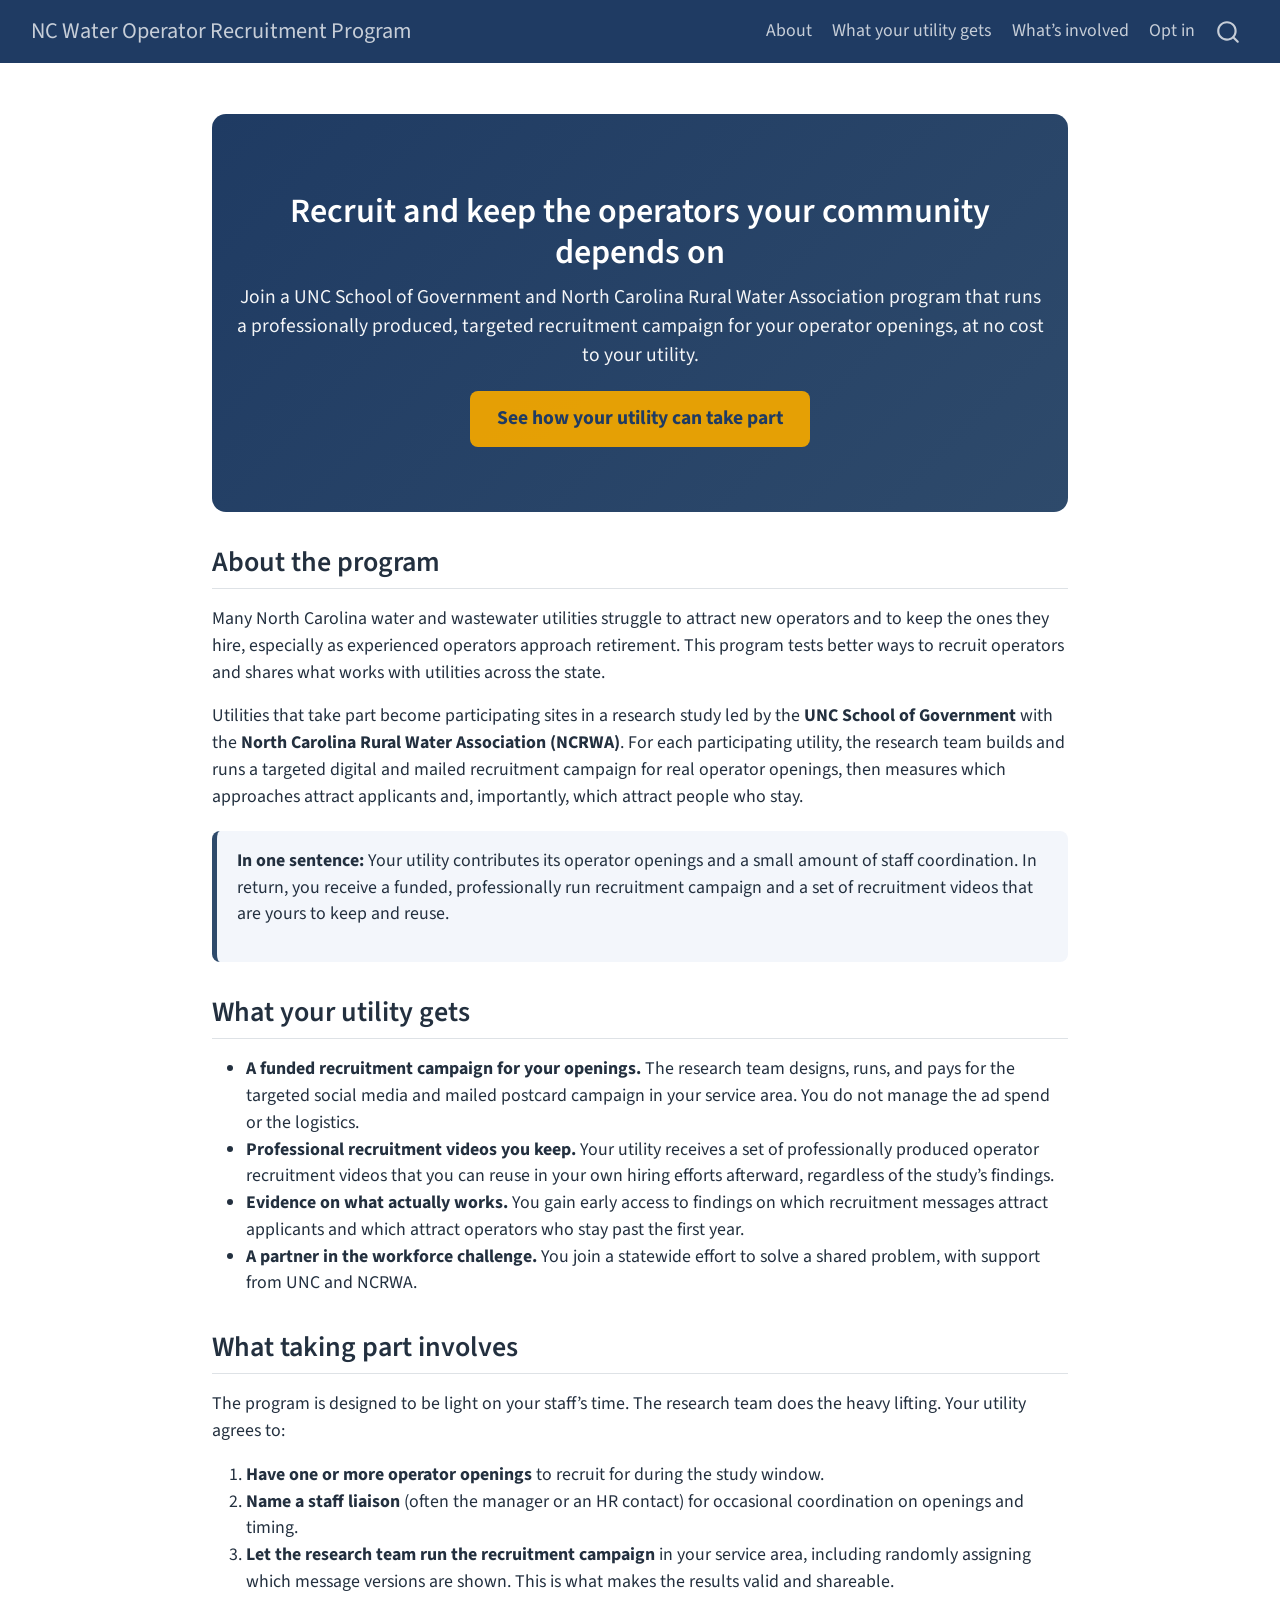
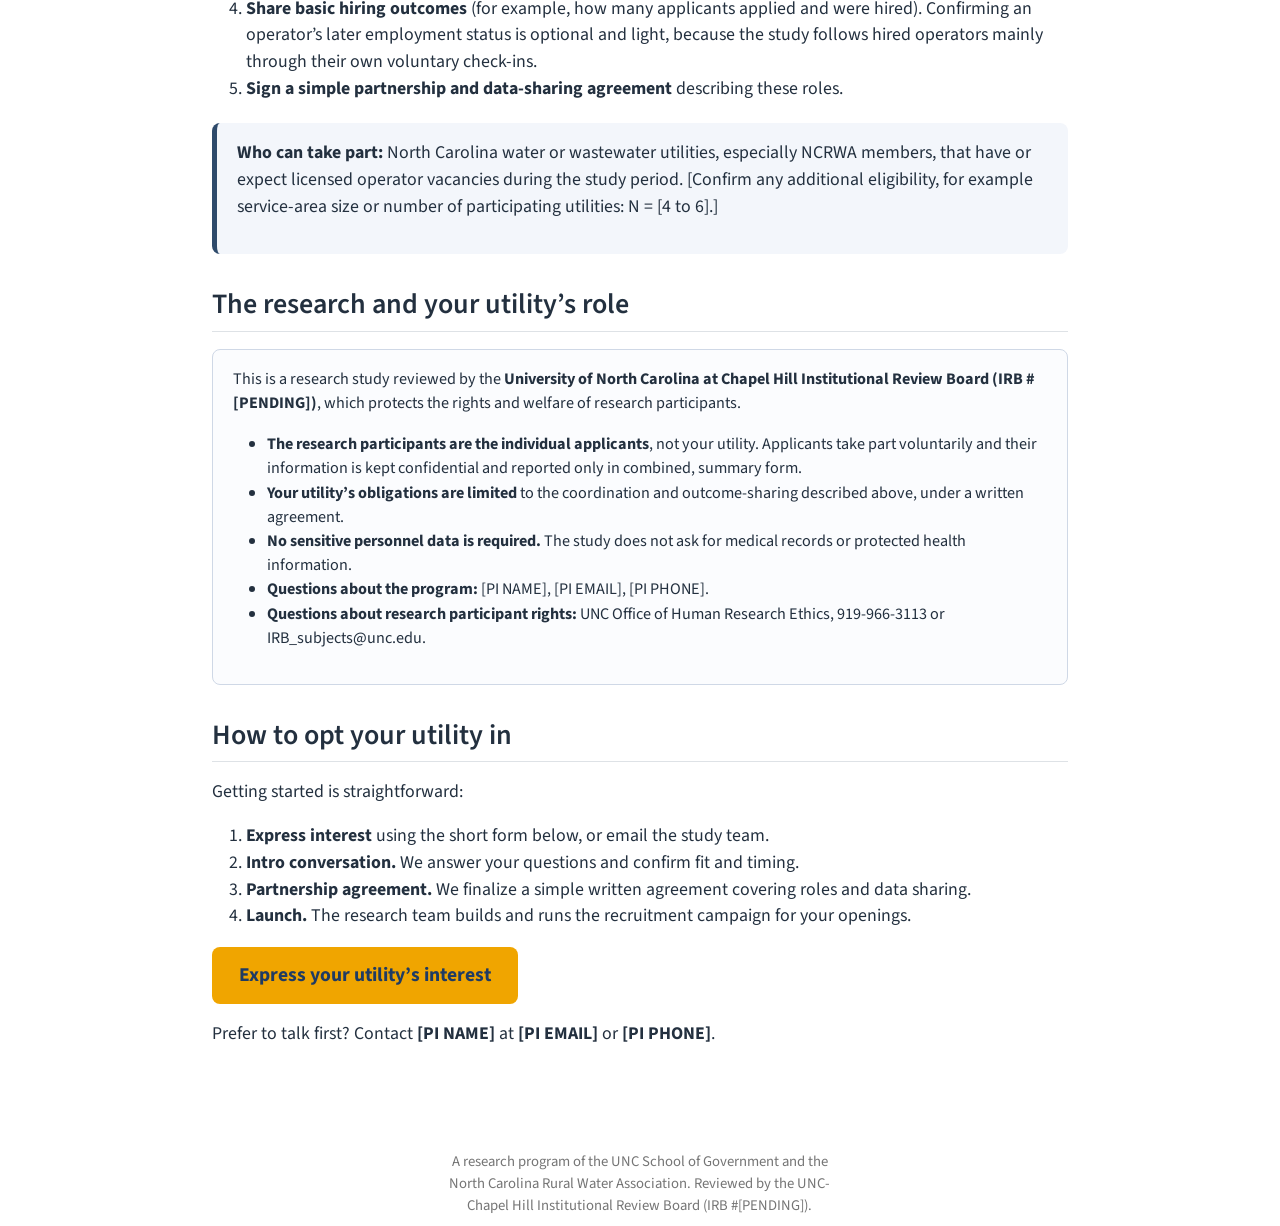
==== index.html @ bd842e7b "Built site for gh-pages" ====
<!DOCTYPE html>
<html xmlns="http://www.w3.org/1999/xhtml" lang="en" xml:lang="en"><head>

<meta charset="utf-8">
<meta name="generator" content="quarto-1.8.27">

<meta name="viewport" content="width=device-width, initial-scale=1.0, user-scalable=yes">


<title>NC Water Operator Recruitment Program for Utilities – NC Water Operator Recruitment Program</title>
<style>
code{white-space: pre-wrap;}
span.smallcaps{font-variant: small-caps;}
div.columns{display: flex; gap: min(4vw, 1.5em);}
div.column{flex: auto; overflow-x: auto;}
div.hanging-indent{margin-left: 1.5em; text-indent: -1.5em;}
ul.task-list{list-style: none;}
ul.task-list li input[type="checkbox"] {
  width: 0.8em;
  margin: 0 0.8em 0.2em -1em; /* quarto-specific, see https://github.com/quarto-dev/quarto-cli/issues/4556 */ 
  vertical-align: middle;
}
</style>


<script src="site_libs/quarto-nav/quarto-nav.js"></script>
<script src="site_libs/clipboard/clipboard.min.js"></script>
<script src="site_libs/quarto-search/autocomplete.umd.js"></script>
<script src="site_libs/quarto-search/fuse.min.js"></script>
<script src="site_libs/quarto-search/quarto-search.js"></script>
<meta name="quarto:offset" content="./">
<script src="site_libs/quarto-html/quarto.js" type="module"></script>
<script src="site_libs/quarto-html/tabsets/tabsets.js" type="module"></script>
<script src="site_libs/quarto-html/axe/axe-check.js" type="module"></script>
<script src="site_libs/quarto-html/popper.min.js"></script>
<script src="site_libs/quarto-html/tippy.umd.min.js"></script>
<link href="site_libs/quarto-html/tippy.css" rel="stylesheet">
<link href="site_libs/quarto-html/quarto-syntax-highlighting-ed96de9b727972fe78a7b5d16c58bf87.css" rel="stylesheet" id="quarto-text-highlighting-styles">
<script src="site_libs/bootstrap/bootstrap.min.js"></script>
<link href="site_libs/bootstrap/bootstrap-icons.css" rel="stylesheet">
<link href="site_libs/bootstrap/bootstrap-7fbaccd2f45b9ddf98fddeb99fa41d2d.min.css" rel="stylesheet" append-hash="true" id="quarto-bootstrap" data-mode="light">
<script id="quarto-search-options" type="application/json">{
  "location": "navbar",
  "copy-button": false,
  "collapse-after": 3,
  "panel-placement": "end",
  "type": "overlay",
  "limit": 50,
  "keyboard-shortcut": [
    "f",
    "/",
    "s"
  ],
  "show-item-context": false,
  "language": {
    "search-no-results-text": "No results",
    "search-matching-documents-text": "matching documents",
    "search-copy-link-title": "Copy link to search",
    "search-hide-matches-text": "Hide additional matches",
    "search-more-match-text": "more match in this document",
    "search-more-matches-text": "more matches in this document",
    "search-clear-button-title": "Clear",
    "search-text-placeholder": "",
    "search-detached-cancel-button-title": "Cancel",
    "search-submit-button-title": "Submit",
    "search-label": "Search"
  }
}</script>


</head>

<body class="nav-fixed fullcontent quarto-light">

<div id="quarto-search-results"></div>
  <header id="quarto-header" class="headroom fixed-top">
    <nav class="navbar navbar-expand-lg " data-bs-theme="dark">
      <div class="navbar-container container-fluid">
      <div class="navbar-brand-container mx-auto">
    <a class="navbar-brand" href="./index.html">
    <span class="navbar-title">NC Water Operator Recruitment Program</span>
    </a>
  </div>
            <div id="quarto-search" class="" title="Search"></div>
          <button class="navbar-toggler" type="button" data-bs-toggle="collapse" data-bs-target="#navbarCollapse" aria-controls="navbarCollapse" role="menu" aria-expanded="false" aria-label="Toggle navigation" onclick="if (window.quartoToggleHeadroom) { window.quartoToggleHeadroom(); }">
  <span class="navbar-toggler-icon"></span>
</button>
          <div class="collapse navbar-collapse" id="navbarCollapse">
            <ul class="navbar-nav navbar-nav-scroll ms-auto">
  <li class="nav-item">
    <a class="nav-link" href="./index.html#about"> 
<span class="menu-text">About</span></a>
  </li>  
  <li class="nav-item">
    <a class="nav-link" href="./index.html#benefits"> 
<span class="menu-text">What your utility gets</span></a>
  </li>  
  <li class="nav-item">
    <a class="nav-link" href="./index.html#involved"> 
<span class="menu-text">What’s involved</span></a>
  </li>  
  <li class="nav-item">
    <a class="nav-link" href="./index.html#opt-in"> 
<span class="menu-text">Opt in</span></a>
  </li>  
</ul>
          </div> <!-- /navcollapse -->
            <div class="quarto-navbar-tools">
</div>
      </div> <!-- /container-fluid -->
    </nav>
</header>
<!-- content -->
<div id="quarto-content" class="quarto-container page-columns page-rows-contents page-layout-article page-navbar">
<!-- sidebar -->
<!-- margin-sidebar -->
    
<!-- main -->
<main class="content" id="quarto-document-content"><header id="title-block-header" class="quarto-title-block"></header>




<section id="recruit-and-keep-the-operators-your-community-depends-on" class="level1 hero">
<h1>Recruit and keep the operators your community depends on</h1>
<p>Join a UNC School of Government and North Carolina Rural Water Association program that runs a professionally produced, targeted recruitment campaign for your operator openings, at no cost to your utility.</p>
<p><a class="btn-apply" href="#opt-in">See how your utility can take part</a></p>
</section>
<section id="about" class="level2">
<h2 data-anchor-id="about">About the program</h2>
<p>Many North Carolina water and wastewater utilities struggle to attract new operators and to keep the ones they hire, especially as experienced operators approach retirement. This program tests better ways to recruit operators and shares what works with utilities across the state.</p>
<p>Utilities that take part become participating sites in a research study led by the <strong>UNC School of Government</strong> with the <strong>North Carolina Rural Water Association (NCRWA)</strong>. For each participating utility, the research team builds and runs a targeted digital and mailed recruitment campaign for real operator openings, then measures which approaches attract applicants and, importantly, which attract people who stay.</p>
<div class="callout-fact">
<p><strong>In one sentence:</strong> Your utility contributes its operator openings and a small amount of staff coordination. In return, you receive a funded, professionally run recruitment campaign and a set of recruitment videos that are yours to keep and reuse.</p>
</div>
</section>
<section id="benefits" class="level2">
<h2 data-anchor-id="benefits">What your utility gets</h2>
<ul>
<li><strong>A funded recruitment campaign for your openings.</strong> The research team designs, runs, and pays for the targeted social media and mailed postcard campaign in your service area. You do not manage the ad spend or the logistics.</li>
<li><strong>Professional recruitment videos you keep.</strong> Your utility receives a set of professionally produced operator recruitment videos that you can reuse in your own hiring efforts afterward, regardless of the study’s findings.</li>
<li><strong>Evidence on what actually works.</strong> You gain early access to findings on which recruitment messages attract applicants and which attract operators who stay past the first year.</li>
<li><strong>A partner in the workforce challenge.</strong> You join a statewide effort to solve a shared problem, with support from UNC and NCRWA.</li>
</ul>
</section>
<section id="involved" class="level2">
<h2 data-anchor-id="involved">What taking part involves</h2>
<p>The program is designed to be light on your staff’s time. The research team does the heavy lifting. Your utility agrees to:</p>
<ol type="1">
<li><strong>Have one or more operator openings</strong> to recruit for during the study window.</li>
<li><strong>Name a staff liaison</strong> (often the manager or an HR contact) for occasional coordination on openings and timing.</li>
<li><strong>Let the research team run the recruitment campaign</strong> in your service area, including randomly assigning which message versions are shown. This is what makes the results valid and shareable.</li>
<li><strong>Share basic hiring outcomes</strong> (for example, how many applicants applied and were hired). Confirming an operator’s later employment status is optional and light, because the study follows hired operators mainly through their own voluntary check-ins.</li>
<li><strong>Sign a simple partnership and data-sharing agreement</strong> describing these roles.</li>
</ol>
<div class="callout-fact">
<p><strong>Who can take part:</strong> North Carolina water or wastewater utilities, especially NCRWA members, that have or expect licensed operator vacancies during the study period. [Confirm any additional eligibility, for example service-area size or number of participating utilities: N = [4 to 6].]</p>
</div>
</section>
<section id="irb" class="level2">
<h2 data-anchor-id="irb">The research and your utility’s role</h2>
<div class="irb-box">
<p>This is a research study reviewed by the <strong>University of North Carolina at Chapel Hill Institutional Review Board (IRB #[PENDING])</strong>, which protects the rights and welfare of research participants.</p>
<ul>
<li><strong>The research participants are the individual applicants</strong>, not your utility. Applicants take part voluntarily and their information is kept confidential and reported only in combined, summary form.</li>
<li><strong>Your utility’s obligations are limited</strong> to the coordination and outcome-sharing described above, under a written agreement.</li>
<li><strong>No sensitive personnel data is required.</strong> The study does not ask for medical records or protected health information.</li>
<li><strong>Questions about the program:</strong> [PI NAME], [PI EMAIL], [PI PHONE].</li>
<li><strong>Questions about research participant rights:</strong> UNC Office of Human Research Ethics, 919-966-3113 or IRB_subjects@unc.edu.</li>
</ul>
</div>
</section>
<section id="opt-in" class="level2">
<h2 data-anchor-id="opt-in">How to opt your utility in</h2>
<p>Getting started is straightforward:</p>
<ol type="1">
<li><strong>Express interest</strong> using the short form below, or email the study team.</li>
<li><strong>Intro conversation.</strong> We answer your questions and confirm fit and timing.</li>
<li><strong>Partnership agreement.</strong> We finalize a simple written agreement covering roles and data sharing.</li>
<li><strong>Launch.</strong> The research team builds and runs the recruitment campaign for your openings.</li>
</ol>
<p><a class="btn-apply" href="[INTEREST_URL]">Express your utility’s interest</a></p>
<p>Prefer to talk first? Contact <strong>[PI NAME]</strong> at <strong>[PI EMAIL]</strong> or <strong>[PI PHONE]</strong>.</p>


</section>

</main> <!-- /main -->
<script id="quarto-html-after-body" type="application/javascript">
  window.document.addEventListener("DOMContentLoaded", function (event) {
    const isCodeAnnotation = (el) => {
      for (const clz of el.classList) {
        if (clz.startsWith('code-annotation-')) {                     
          return true;
        }
      }
      return false;
    }
    const onCopySuccess = function(e) {
      // button target
      const button = e.trigger;
      // don't keep focus
      button.blur();
      // flash "checked"
      button.classList.add('code-copy-button-checked');
      var currentTitle = button.getAttribute("title");
      button.setAttribute("title", "Copied!");
      let tooltip;
      if (window.bootstrap) {
        button.setAttribute("data-bs-toggle", "tooltip");
        button.setAttribute("data-bs-placement", "left");
        button.setAttribute("data-bs-title", "Copied!");
        tooltip = new bootstrap.Tooltip(button, 
          { trigger: "manual", 
            customClass: "code-copy-button-tooltip",
            offset: [0, -8]});
        tooltip.show();    
      }
      setTimeout(function() {
        if (tooltip) {
          tooltip.hide();
          button.removeAttribute("data-bs-title");
          button.removeAttribute("data-bs-toggle");
          button.removeAttribute("data-bs-placement");
        }
        button.setAttribute("title", currentTitle);
        button.classList.remove('code-copy-button-checked');
      }, 1000);
      // clear code selection
      e.clearSelection();
    }
    const getTextToCopy = function(trigger) {
      const outerScaffold = trigger.parentElement.cloneNode(true);
      const codeEl = outerScaffold.querySelector('code');
      for (const childEl of codeEl.children) {
        if (isCodeAnnotation(childEl)) {
          childEl.remove();
        }
      }
      return codeEl.innerText;
    }
    const clipboard = new window.ClipboardJS('.code-copy-button:not([data-in-quarto-modal])', {
      text: getTextToCopy
    });
    clipboard.on('success', onCopySuccess);
    if (window.document.getElementById('quarto-embedded-source-code-modal')) {
      const clipboardModal = new window.ClipboardJS('.code-copy-button[data-in-quarto-modal]', {
        text: getTextToCopy,
        container: window.document.getElementById('quarto-embedded-source-code-modal')
      });
      clipboardModal.on('success', onCopySuccess);
    }
      var localhostRegex = new RegExp(/^(?:http|https):\/\/localhost\:?[0-9]*\//);
      var mailtoRegex = new RegExp(/^mailto:/);
        var filterRegex = new RegExp("https:\/\/colt-jensen\.github\.io\/nc-water-operators\/");
      var isInternal = (href) => {
          return filterRegex.test(href) || localhostRegex.test(href) || mailtoRegex.test(href);
      }
      // Inspect non-navigation links and adorn them if external
     var links = window.document.querySelectorAll('a[href]:not(.nav-link):not(.navbar-brand):not(.toc-action):not(.sidebar-link):not(.sidebar-item-toggle):not(.pagination-link):not(.no-external):not([aria-hidden]):not(.dropdown-item):not(.quarto-navigation-tool):not(.about-link)');
      for (var i=0; i<links.length; i++) {
        const link = links[i];
        if (!isInternal(link.href)) {
          // undo the damage that might have been done by quarto-nav.js in the case of
          // links that we want to consider external
          if (link.dataset.originalHref !== undefined) {
            link.href = link.dataset.originalHref;
          }
            // target, if specified
            link.setAttribute("target", "_blank");
            if (link.getAttribute("rel") === null) {
              link.setAttribute("rel", "noopener");
            }
        }
      }
    function tippyHover(el, contentFn, onTriggerFn, onUntriggerFn) {
      const config = {
        allowHTML: true,
        maxWidth: 500,
        delay: 100,
        arrow: false,
        appendTo: function(el) {
            return el.parentElement;
        },
        interactive: true,
        interactiveBorder: 10,
        theme: 'quarto',
        placement: 'bottom-start',
      };
      if (contentFn) {
        config.content = contentFn;
      }
      if (onTriggerFn) {
        config.onTrigger = onTriggerFn;
      }
      if (onUntriggerFn) {
        config.onUntrigger = onUntriggerFn;
      }
      window.tippy(el, config); 
    }
    const noterefs = window.document.querySelectorAll('a[role="doc-noteref"]');
    for (var i=0; i<noterefs.length; i++) {
      const ref = noterefs[i];
      tippyHover(ref, function() {
        // use id or data attribute instead here
        let href = ref.getAttribute('data-footnote-href') || ref.getAttribute('href');
        try { href = new URL(href).hash; } catch {}
        const id = href.replace(/^#\/?/, "");
        const note = window.document.getElementById(id);
        if (note) {
          return note.innerHTML;
        } else {
          return "";
        }
      });
    }
    const xrefs = window.document.querySelectorAll('a.quarto-xref');
    const processXRef = (id, note) => {
      // Strip column container classes
      const stripColumnClz = (el) => {
        el.classList.remove("page-full", "page-columns");
        if (el.children) {
          for (const child of el.children) {
            stripColumnClz(child);
          }
        }
      }
      stripColumnClz(note)
      if (id === null || id.startsWith('sec-')) {
        // Special case sections, only their first couple elements
        const container = document.createElement("div");
        if (note.children && note.children.length > 2) {
          container.appendChild(note.children[0].cloneNode(true));
          for (let i = 1; i < note.children.length; i++) {
            const child = note.children[i];
            if (child.tagName === "P" && child.innerText === "") {
              continue;
            } else {
              container.appendChild(child.cloneNode(true));
              break;
            }
          }
          if (window.Quarto?.typesetMath) {
            window.Quarto.typesetMath(container);
          }
          return container.innerHTML
        } else {
          if (window.Quarto?.typesetMath) {
            window.Quarto.typesetMath(note);
          }
          return note.innerHTML;
        }
      } else {
        // Remove any anchor links if they are present
        const anchorLink = note.querySelector('a.anchorjs-link');
        if (anchorLink) {
          anchorLink.remove();
        }
        if (window.Quarto?.typesetMath) {
          window.Quarto.typesetMath(note);
        }
        if (note.classList.contains("callout")) {
          return note.outerHTML;
        } else {
          return note.innerHTML;
        }
      }
    }
    for (var i=0; i<xrefs.length; i++) {
      const xref = xrefs[i];
      tippyHover(xref, undefined, function(instance) {
        instance.disable();
        let url = xref.getAttribute('href');
        let hash = undefined; 
        if (url.startsWith('#')) {
          hash = url;
        } else {
          try { hash = new URL(url).hash; } catch {}
        }
        if (hash) {
          const id = hash.replace(/^#\/?/, "");
          const note = window.document.getElementById(id);
          if (note !== null) {
            try {
              const html = processXRef(id, note.cloneNode(true));
              instance.setContent(html);
            } finally {
              instance.enable();
              instance.show();
            }
          } else {
            // See if we can fetch this
            fetch(url.split('#')[0])
            .then(res => res.text())
            .then(html => {
              const parser = new DOMParser();
              const htmlDoc = parser.parseFromString(html, "text/html");
              const note = htmlDoc.getElementById(id);
              if (note !== null) {
                const html = processXRef(id, note);
                instance.setContent(html);
              } 
            }).finally(() => {
              instance.enable();
              instance.show();
            });
          }
        } else {
          // See if we can fetch a full url (with no hash to target)
          // This is a special case and we should probably do some content thinning / targeting
          fetch(url)
          .then(res => res.text())
          .then(html => {
            const parser = new DOMParser();
            const htmlDoc = parser.parseFromString(html, "text/html");
            const note = htmlDoc.querySelector('main.content');
            if (note !== null) {
              // This should only happen for chapter cross references
              // (since there is no id in the URL)
              // remove the first header
              if (note.children.length > 0 && note.children[0].tagName === "HEADER") {
                note.children[0].remove();
              }
              const html = processXRef(null, note);
              instance.setContent(html);
            } 
          }).finally(() => {
            instance.enable();
            instance.show();
          });
        }
      }, function(instance) {
      });
    }
        let selectedAnnoteEl;
        const selectorForAnnotation = ( cell, annotation) => {
          let cellAttr = 'data-code-cell="' + cell + '"';
          let lineAttr = 'data-code-annotation="' +  annotation + '"';
          const selector = 'span[' + cellAttr + '][' + lineAttr + ']';
          return selector;
        }
        const selectCodeLines = (annoteEl) => {
          const doc = window.document;
          const targetCell = annoteEl.getAttribute("data-target-cell");
          const targetAnnotation = annoteEl.getAttribute("data-target-annotation");
          const annoteSpan = window.document.querySelector(selectorForAnnotation(targetCell, targetAnnotation));
          const lines = annoteSpan.getAttribute("data-code-lines").split(",");
          const lineIds = lines.map((line) => {
            return targetCell + "-" + line;
          })
          let top = null;
          let height = null;
          let parent = null;
          if (lineIds.length > 0) {
              //compute the position of the single el (top and bottom and make a div)
              const el = window.document.getElementById(lineIds[0]);
              top = el.offsetTop;
              height = el.offsetHeight;
              parent = el.parentElement.parentElement;
            if (lineIds.length > 1) {
              const lastEl = window.document.getElementById(lineIds[lineIds.length - 1]);
              const bottom = lastEl.offsetTop + lastEl.offsetHeight;
              height = bottom - top;
            }
            if (top !== null && height !== null && parent !== null) {
              // cook up a div (if necessary) and position it 
              let div = window.document.getElementById("code-annotation-line-highlight");
              if (div === null) {
                div = window.document.createElement("div");
                div.setAttribute("id", "code-annotation-line-highlight");
                div.style.position = 'absolute';
                parent.appendChild(div);
              }
              div.style.top = top - 2 + "px";
              div.style.height = height + 4 + "px";
              div.style.left = 0;
              let gutterDiv = window.document.getElementById("code-annotation-line-highlight-gutter");
              if (gutterDiv === null) {
                gutterDiv = window.document.createElement("div");
                gutterDiv.setAttribute("id", "code-annotation-line-highlight-gutter");
                gutterDiv.style.position = 'absolute';
                const codeCell = window.document.getElementById(targetCell);
                const gutter = codeCell.querySelector('.code-annotation-gutter');
                gutter.appendChild(gutterDiv);
              }
              gutterDiv.style.top = top - 2 + "px";
              gutterDiv.style.height = height + 4 + "px";
            }
            selectedAnnoteEl = annoteEl;
          }
        };
        const unselectCodeLines = () => {
          const elementsIds = ["code-annotation-line-highlight", "code-annotation-line-highlight-gutter"];
          elementsIds.forEach((elId) => {
            const div = window.document.getElementById(elId);
            if (div) {
              div.remove();
            }
          });
          selectedAnnoteEl = undefined;
        };
          // Handle positioning of the toggle
      window.addEventListener(
        "resize",
        throttle(() => {
          elRect = undefined;
          if (selectedAnnoteEl) {
            selectCodeLines(selectedAnnoteEl);
          }
        }, 10)
      );
      function throttle(fn, ms) {
      let throttle = false;
      let timer;
        return (...args) => {
          if(!throttle) { // first call gets through
              fn.apply(this, args);
              throttle = true;
          } else { // all the others get throttled
              if(timer) clearTimeout(timer); // cancel #2
              timer = setTimeout(() => {
                fn.apply(this, args);
                timer = throttle = false;
              }, ms);
          }
        };
      }
        // Attach click handler to the DT
        const annoteDls = window.document.querySelectorAll('dt[data-target-cell]');
        for (const annoteDlNode of annoteDls) {
          annoteDlNode.addEventListener('click', (event) => {
            const clickedEl = event.target;
            if (clickedEl !== selectedAnnoteEl) {
              unselectCodeLines();
              const activeEl = window.document.querySelector('dt[data-target-cell].code-annotation-active');
              if (activeEl) {
                activeEl.classList.remove('code-annotation-active');
              }
              selectCodeLines(clickedEl);
              clickedEl.classList.add('code-annotation-active');
            } else {
              // Unselect the line
              unselectCodeLines();
              clickedEl.classList.remove('code-annotation-active');
            }
          });
        }
    const findCites = (el) => {
      const parentEl = el.parentElement;
      if (parentEl) {
        const cites = parentEl.dataset.cites;
        if (cites) {
          return {
            el,
            cites: cites.split(' ')
          };
        } else {
          return findCites(el.parentElement)
        }
      } else {
        return undefined;
      }
    };
    var bibliorefs = window.document.querySelectorAll('a[role="doc-biblioref"]');
    for (var i=0; i<bibliorefs.length; i++) {
      const ref = bibliorefs[i];
      const citeInfo = findCites(ref);
      if (citeInfo) {
        tippyHover(citeInfo.el, function() {
          var popup = window.document.createElement('div');
          citeInfo.cites.forEach(function(cite) {
            var citeDiv = window.document.createElement('div');
            citeDiv.classList.add('hanging-indent');
            citeDiv.classList.add('csl-entry');
            var biblioDiv = window.document.getElementById('ref-' + cite);
            if (biblioDiv) {
              citeDiv.innerHTML = biblioDiv.innerHTML;
            }
            popup.appendChild(citeDiv);
          });
          return popup.innerHTML;
        });
      }
    }
  });
  </script>
</div> <!-- /content -->
<footer class="footer">
  <div class="nav-footer">
    <div class="nav-footer-left">
      &nbsp;
    </div>   
    <div class="nav-footer-center">
<p>A research program of the UNC School of Government and the North Carolina Rural Water Association. Reviewed by the UNC-Chapel Hill Institutional Review Board (IRB #[PENDING]).</p>
</div>
    <div class="nav-footer-right">
      &nbsp;
    </div>
  </div>
</footer>




</body></html>
---- site_libs/quarto-html/tippy.css ----
.tippy-box[data-animation=fade][data-state=hidden]{opacity:0}[data-tippy-root]{max-width:calc(100vw - 10px)}.tippy-box{position:relative;background-color:#333;color:#fff;border-radius:4px;font-size:14px;line-height:1.4;white-space:normal;outline:0;transition-property:transform,visibility,opacity}.tippy-box[data-placement^=top]>.tippy-arrow{bottom:0}.tippy-box[data-placement^=top]>.tippy-arrow:before{bottom:-7px;left:0;border-width:8px 8px 0;border-top-color:initial;transform-origin:center top}.tippy-box[data-placement^=bottom]>.tippy-arrow{top:0}.tippy-box[data-placement^=bottom]>.tippy-arrow:before{top:-7px;left:0;border-width:0 8px 8px;border-bottom-color:initial;transform-origin:center bottom}.tippy-box[data-placement^=left]>.tippy-arrow{right:0}.tippy-box[data-placement^=left]>.tippy-arrow:before{border-width:8px 0 8px 8px;border-left-color:initial;right:-7px;transform-origin:center left}.tippy-box[data-placement^=right]>.tippy-arrow{left:0}.tippy-box[data-placement^=right]>.tippy-arrow:before{left:-7px;border-width:8px 8px 8px 0;border-right-color:initial;transform-origin:center right}.tippy-box[data-inertia][data-state=visible]{transition-timing-function:cubic-bezier(.54,1.5,.38,1.11)}.tippy-arrow{width:16px;height:16px;color:#333}.tippy-arrow:before{content:"";position:absolute;border-color:transparent;border-style:solid}.tippy-content{position:relative;padding:5px 9px;z-index:1}
---- site_libs/quarto-html/quarto-syntax-highlighting-ed96de9b727972fe78a7b5d16c58bf87.css ----
/* quarto syntax highlight colors */
:root {
  --quarto-hl-ot-color: #003B4F;
  --quarto-hl-at-color: #657422;
  --quarto-hl-ss-color: #20794D;
  --quarto-hl-an-color: #5E5E5E;
  --quarto-hl-fu-color: #4758AB;
  --quarto-hl-st-color: #20794D;
  --quarto-hl-cf-color: #003B4F;
  --quarto-hl-op-color: #5E5E5E;
  --quarto-hl-er-color: #AD0000;
  --quarto-hl-bn-color: #AD0000;
  --quarto-hl-al-color: #AD0000;
  --quarto-hl-va-color: #111111;
  --quarto-hl-bu-color: inherit;
  --quarto-hl-ex-color: inherit;
  --quarto-hl-pp-color: #AD0000;
  --quarto-hl-in-color: #5E5E5E;
  --quarto-hl-vs-color: #20794D;
  --quarto-hl-wa-color: #5E5E5E;
  --quarto-hl-do-color: #5E5E5E;
  --quarto-hl-im-color: #00769E;
  --quarto-hl-ch-color: #20794D;
  --quarto-hl-dt-color: #AD0000;
  --quarto-hl-fl-color: #AD0000;
  --quarto-hl-co-color: #5E5E5E;
  --quarto-hl-cv-color: #5E5E5E;
  --quarto-hl-cn-color: #8f5902;
  --quarto-hl-sc-color: #5E5E5E;
  --quarto-hl-dv-color: #AD0000;
  --quarto-hl-kw-color: #003B4F;
}

/* other quarto variables */
:root {
  --quarto-font-monospace: SFMono-Regular, Menlo, Monaco, Consolas, "Liberation Mono", "Courier New", monospace;
}

/* syntax highlight based on Pandoc's rules */
pre > code.sourceCode > span {
  color: #003B4F;
}

code.sourceCode > span {
  color: #003B4F;
}

div.sourceCode,
div.sourceCode pre.sourceCode {
  color: #003B4F;
}

/* Normal */
code span {
  color: #003B4F;
}

/* Alert */
code span.al {
  color: #AD0000;
  font-style: inherit;
}

/* Annotation */
code span.an {
  color: #5E5E5E;
  font-style: inherit;
}

/* Attribute */
code span.at {
  color: #657422;
  font-style: inherit;
}

/* BaseN */
code span.bn {
  color: #AD0000;
  font-style: inherit;
}

/* BuiltIn */
code span.bu {
  font-style: inherit;
}

/* ControlFlow */
code span.cf {
  color: #003B4F;
  font-weight: bold;
  font-style: inherit;
}

/* Char */
code span.ch {
  color: #20794D;
  font-style: inherit;
}

/* Constant */
code span.cn {
  color: #8f5902;
  font-style: inherit;
}

/* Comment */
code span.co {
  color: #5E5E5E;
  font-style: inherit;
}

/* CommentVar */
code span.cv {
  color: #5E5E5E;
  font-style: italic;
}

/* Documentation */
code span.do {
  color: #5E5E5E;
  font-style: italic;
}

/* DataType */
code span.dt {
  color: #AD0000;
  font-style: inherit;
}

/* DecVal */
code span.dv {
  color: #AD0000;
  font-style: inherit;
}

/* Error */
code span.er {
  color: #AD0000;
  font-style: inherit;
}

/* Extension */
code span.ex {
  font-style: inherit;
}

/* Float */
code span.fl {
  color: #AD0000;
  font-style: inherit;
}

/* Function */
code span.fu {
  color: #4758AB;
  font-style: inherit;
}

/* Import */
code span.im {
  color: #00769E;
  font-style: inherit;
}

/* Information */
code span.in {
  color: #5E5E5E;
  font-style: inherit;
}

/* Keyword */
code span.kw {
  color: #003B4F;
  font-weight: bold;
  font-style: inherit;
}

/* Operator */
code span.op {
  color: #5E5E5E;
  font-style: inherit;
}

/* Other */
code span.ot {
  color: #003B4F;
  font-style: inherit;
}

/* Preprocessor */
code span.pp {
  color: #AD0000;
  font-style: inherit;
}

/* SpecialChar */
code span.sc {
  color: #5E5E5E;
  font-style: inherit;
}

/* SpecialString */
code span.ss {
  color: #20794D;
  font-style: inherit;
}

/* String */
code span.st {
  color: #20794D;
  font-style: inherit;
}

/* Variable */
code span.va {
  color: #111111;
  font-style: inherit;
}

/* VerbatimString */
code span.vs {
  color: #20794D;
  font-style: inherit;
}

/* Warning */
code span.wa {
  color: #5E5E5E;
  font-style: italic;
}

.prevent-inlining {
  content: "</";
}

/*# sourceMappingURL=0920dd6d7437995b8cdf7429764427b1.css.map */
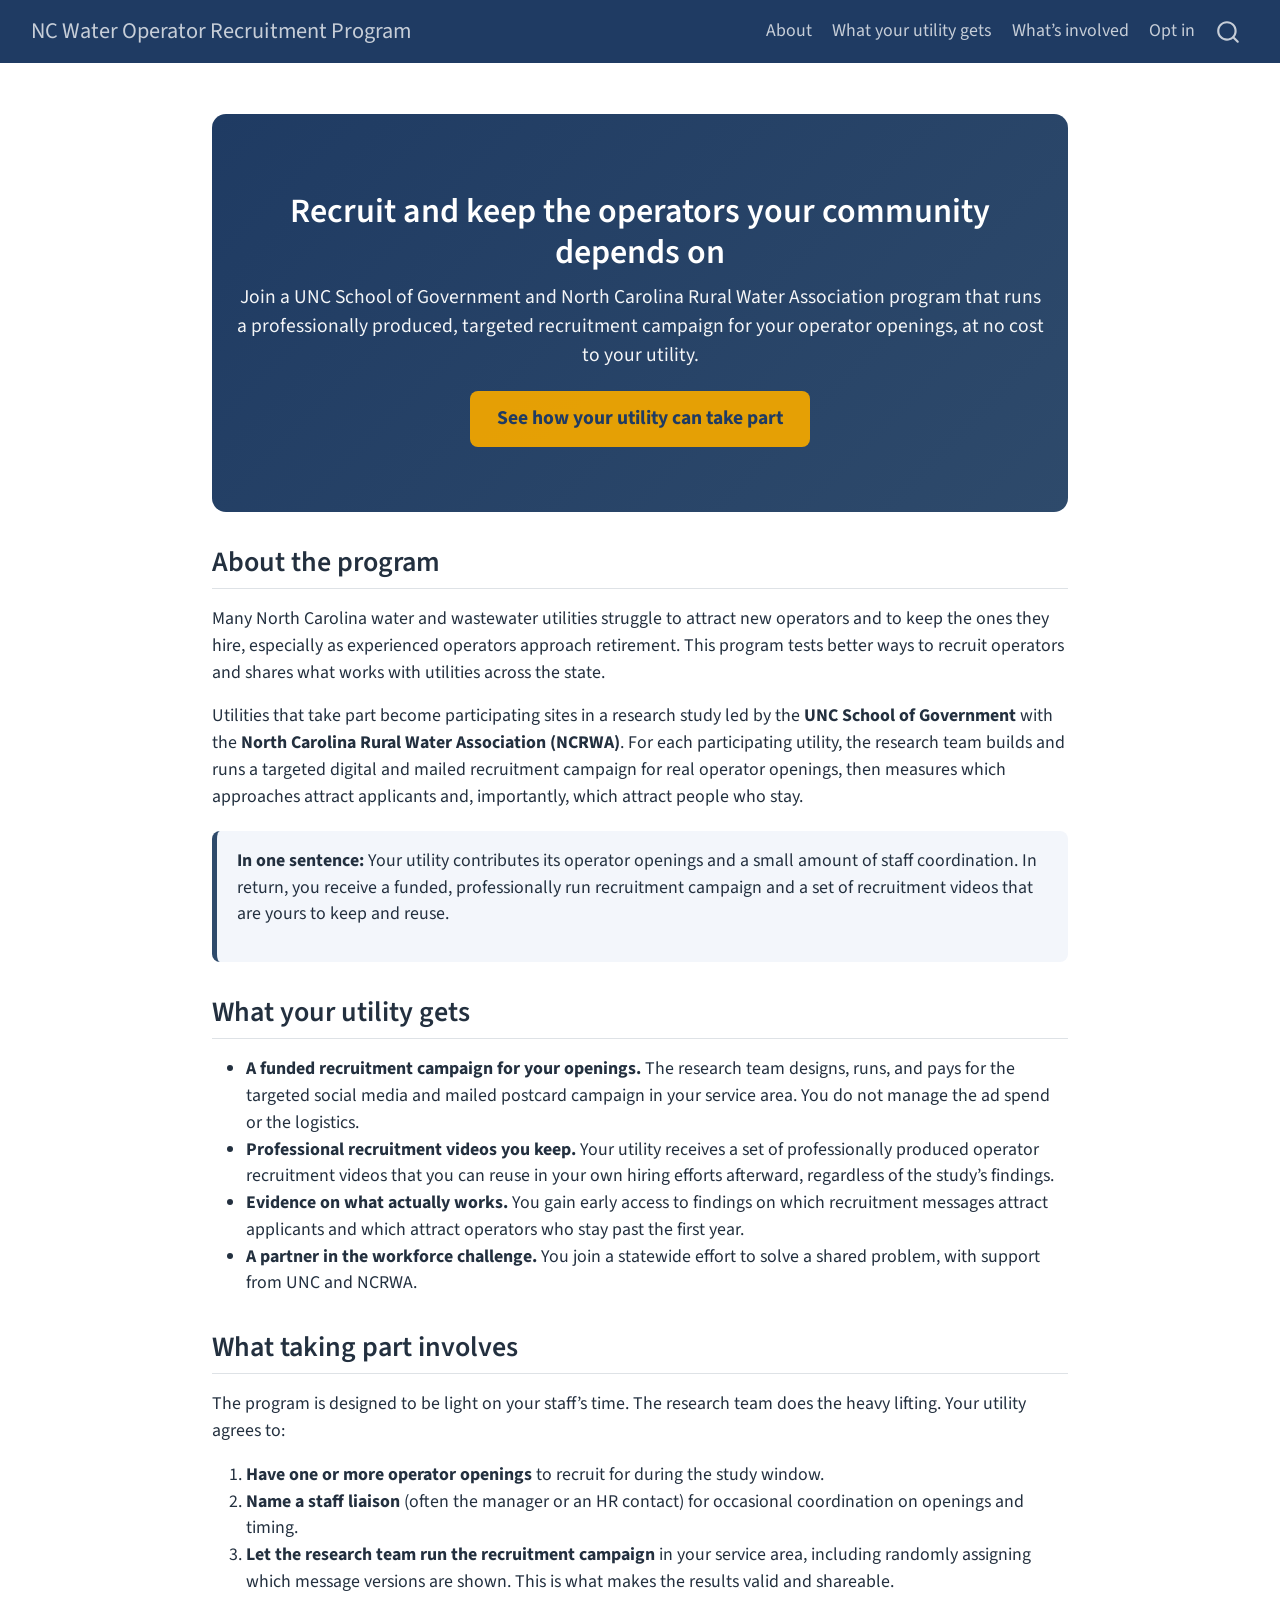
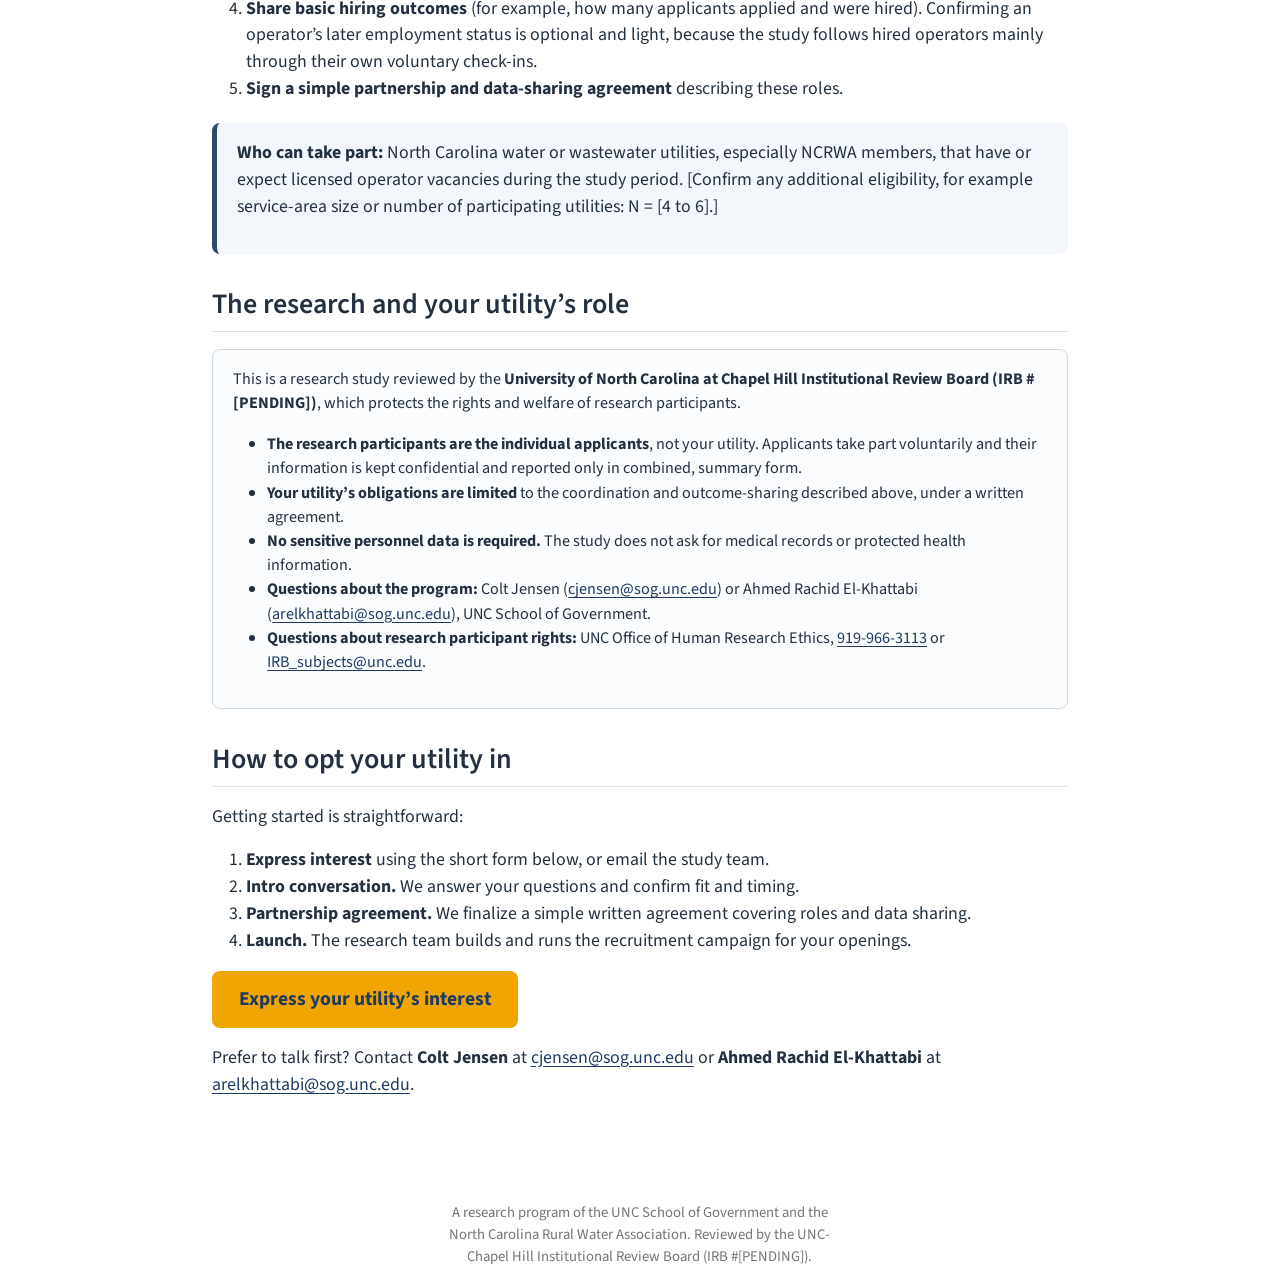
==== commit a6dde032: "Built site for gh-pages" ====
--- a/index.html
+++ b/index.html
@@ -165,8 +165,8 @@
 <li><strong>The research participants are the individual applicants</strong>, not your utility. Applicants take part voluntarily and their information is kept confidential and reported only in combined, summary form.</li>
 <li><strong>Your utility’s obligations are limited</strong> to the coordination and outcome-sharing described above, under a written agreement.</li>
 <li><strong>No sensitive personnel data is required.</strong> The study does not ask for medical records or protected health information.</li>
-<li><strong>Questions about the program:</strong> [PI NAME], [PI EMAIL], [PI PHONE].</li>
-<li><strong>Questions about research participant rights:</strong> UNC Office of Human Research Ethics, 919-966-3113 or IRB_subjects@unc.edu.</li>
+<li><strong>Questions about the program:</strong> Colt Jensen (<a href="mailto:cjensen@sog.unc.edu">cjensen@sog.unc.edu</a>) or Ahmed Rachid El-Khattabi (<a href="mailto:arelkhattabi@sog.unc.edu">arelkhattabi@sog.unc.edu</a>), UNC School of Government.</li>
+<li><strong>Questions about research participant rights:</strong> UNC Office of Human Research Ethics, <a href="tel:+19199663113">919-966-3113</a> or <a href="mailto:IRB_subjects@unc.edu">IRB_subjects@unc.edu</a>.</li>
 </ul>
 </div>
 </section>
@@ -179,8 +179,8 @@
 <li><strong>Partnership agreement.</strong> We finalize a simple written agreement covering roles and data sharing.</li>
 <li><strong>Launch.</strong> The research team builds and runs the recruitment campaign for your openings.</li>
 </ol>
-<p><a class="btn-apply" href="[INTEREST_URL]">Express your utility’s interest</a></p>
-<p>Prefer to talk first? Contact <strong>[PI NAME]</strong> at <strong>[PI EMAIL]</strong> or <strong>[PI PHONE]</strong>.</p>
+<p><a class="btn-apply" href="https://forms.office.com/Pages/ResponsePage.aspx?id=T9WzWMkW00KvCB_KvQlWZsba8RK4xzxGti6Y0VtpY4BUMElVVENFM0lCNDBFTU8xUlhEMFJJWEQ4OS4u">Express your utility’s interest</a></p>
+<p>Prefer to talk first? Contact <strong>Colt Jensen</strong> at <a href="mailto:cjensen@sog.unc.edu">cjensen@sog.unc.edu</a> or <strong>Ahmed Rachid El-Khattabi</strong> at <a href="mailto:arelkhattabi@sog.unc.edu">arelkhattabi@sog.unc.edu</a>.</p>
 
 
 </section>
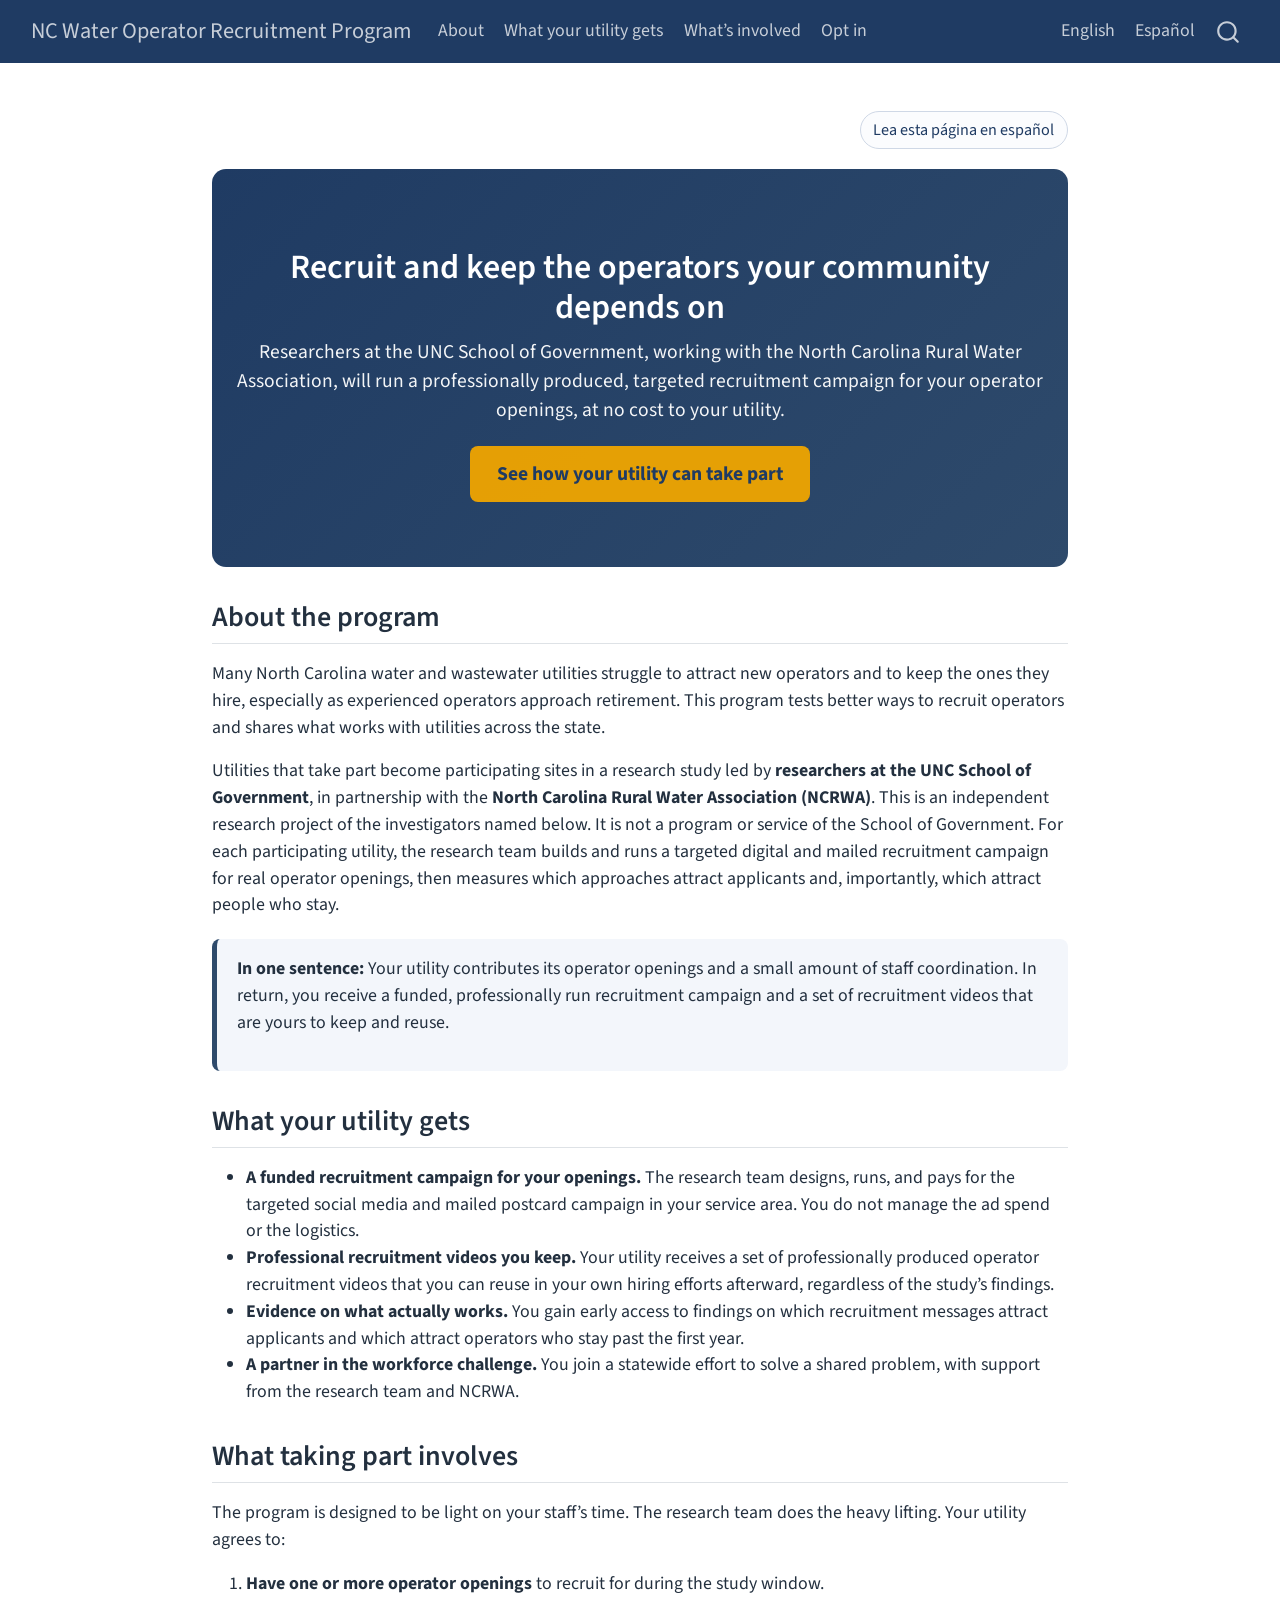
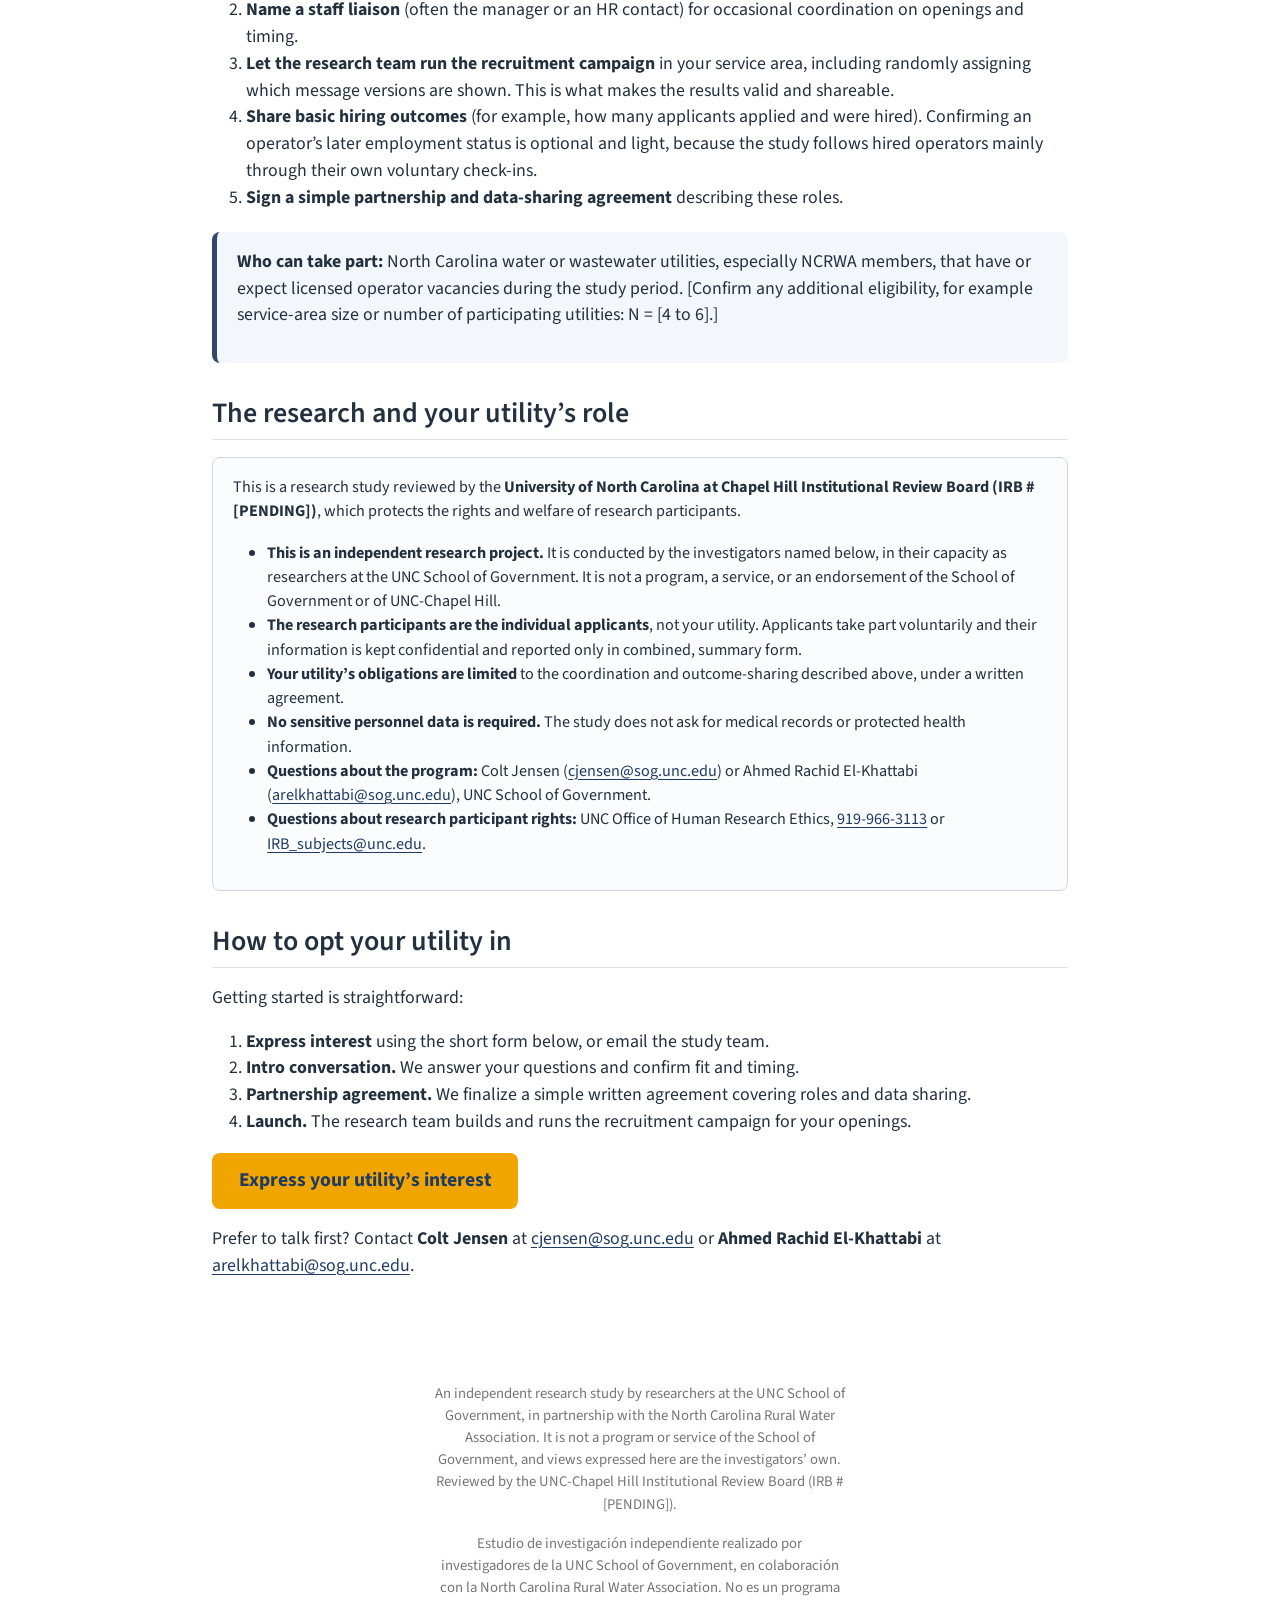
==== commit d1b28e75: "Built site for gh-pages" ====
--- a/index.html
+++ b/index.html
@@ -38,7 +38,7 @@
 <link href="site_libs/quarto-html/quarto-syntax-highlighting-ed96de9b727972fe78a7b5d16c58bf87.css" rel="stylesheet" id="quarto-text-highlighting-styles">
 <script src="site_libs/bootstrap/bootstrap.min.js"></script>
 <link href="site_libs/bootstrap/bootstrap-icons.css" rel="stylesheet">
-<link href="site_libs/bootstrap/bootstrap-7fbaccd2f45b9ddf98fddeb99fa41d2d.min.css" rel="stylesheet" append-hash="true" id="quarto-bootstrap" data-mode="light">
+<link href="site_libs/bootstrap/bootstrap-0a2ba9b7e9e51cc3fb810ea66f836871.min.css" rel="stylesheet" append-hash="true" id="quarto-bootstrap" data-mode="light">
 <script id="quarto-search-options" type="application/json">{
   "location": "navbar",
   "copy-button": false,
@@ -86,22 +86,32 @@
   <span class="navbar-toggler-icon"></span>
 </button>
           <div class="collapse navbar-collapse" id="navbarCollapse">
-            <ul class="navbar-nav navbar-nav-scroll ms-auto">
+            <ul class="navbar-nav navbar-nav-scroll me-auto">
   <li class="nav-item">
-    <a class="nav-link" href="./index.html#about"> 
+    <a class="nav-link" href="./#about"> 
 <span class="menu-text">About</span></a>
   </li>  
   <li class="nav-item">
-    <a class="nav-link" href="./index.html#benefits"> 
+    <a class="nav-link" href="./#benefits"> 
 <span class="menu-text">What your utility gets</span></a>
   </li>  
   <li class="nav-item">
-    <a class="nav-link" href="./index.html#involved"> 
+    <a class="nav-link" href="./#involved"> 
 <span class="menu-text">What’s involved</span></a>
   </li>  
   <li class="nav-item">
-    <a class="nav-link" href="./index.html#opt-in"> 
+    <a class="nav-link" href="./#opt-in"> 
 <span class="menu-text">Opt in</span></a>
+  </li>  
+</ul>
+            <ul class="navbar-nav navbar-nav-scroll ms-auto">
+  <li class="nav-item">
+    <a class="nav-link active" href="./index.html" aria-current="page"> 
+<span class="menu-text">English</span></a>
+  </li>  
+  <li class="nav-item">
+    <a class="nav-link" href="./es.html"> 
+<span class="menu-text">Español</span></a>
   </li>  
 </ul>
           </div> <!-- /navcollapse -->
@@ -121,15 +131,18 @@
 
 
 
+<div class="lang-toggle">
+<p><a href="es.html">Lea esta página en español</a></p>
+</div>
 <section id="recruit-and-keep-the-operators-your-community-depends-on" class="level1 hero">
 <h1>Recruit and keep the operators your community depends on</h1>
-<p>Join a UNC School of Government and North Carolina Rural Water Association program that runs a professionally produced, targeted recruitment campaign for your operator openings, at no cost to your utility.</p>
+<p>Researchers at the UNC School of Government, working with the North Carolina Rural Water Association, will run a professionally produced, targeted recruitment campaign for your operator openings, at no cost to your utility.</p>
 <p><a class="btn-apply" href="#opt-in">See how your utility can take part</a></p>
 </section>
 <section id="about" class="level2">
 <h2 data-anchor-id="about">About the program</h2>
 <p>Many North Carolina water and wastewater utilities struggle to attract new operators and to keep the ones they hire, especially as experienced operators approach retirement. This program tests better ways to recruit operators and shares what works with utilities across the state.</p>
-<p>Utilities that take part become participating sites in a research study led by the <strong>UNC School of Government</strong> with the <strong>North Carolina Rural Water Association (NCRWA)</strong>. For each participating utility, the research team builds and runs a targeted digital and mailed recruitment campaign for real operator openings, then measures which approaches attract applicants and, importantly, which attract people who stay.</p>
+<p>Utilities that take part become participating sites in a research study led by <strong>researchers at the UNC School of Government</strong>, in partnership with the <strong>North Carolina Rural Water Association (NCRWA)</strong>. This is an independent research project of the investigators named below. It is not a program or service of the School of Government. For each participating utility, the research team builds and runs a targeted digital and mailed recruitment campaign for real operator openings, then measures which approaches attract applicants and, importantly, which attract people who stay.</p>
 <div class="callout-fact">
 <p><strong>In one sentence:</strong> Your utility contributes its operator openings and a small amount of staff coordination. In return, you receive a funded, professionally run recruitment campaign and a set of recruitment videos that are yours to keep and reuse.</p>
 </div>
@@ -140,7 +153,7 @@
 <li><strong>A funded recruitment campaign for your openings.</strong> The research team designs, runs, and pays for the targeted social media and mailed postcard campaign in your service area. You do not manage the ad spend or the logistics.</li>
 <li><strong>Professional recruitment videos you keep.</strong> Your utility receives a set of professionally produced operator recruitment videos that you can reuse in your own hiring efforts afterward, regardless of the study’s findings.</li>
 <li><strong>Evidence on what actually works.</strong> You gain early access to findings on which recruitment messages attract applicants and which attract operators who stay past the first year.</li>
-<li><strong>A partner in the workforce challenge.</strong> You join a statewide effort to solve a shared problem, with support from UNC and NCRWA.</li>
+<li><strong>A partner in the workforce challenge.</strong> You join a statewide effort to solve a shared problem, with support from the research team and NCRWA.</li>
 </ul>
 </section>
 <section id="involved" class="level2">
@@ -162,6 +175,7 @@
 <div class="irb-box">
 <p>This is a research study reviewed by the <strong>University of North Carolina at Chapel Hill Institutional Review Board (IRB #[PENDING])</strong>, which protects the rights and welfare of research participants.</p>
 <ul>
+<li><strong>This is an independent research project.</strong> It is conducted by the investigators named below, in their capacity as researchers at the UNC School of Government. It is not a program, a service, or an endorsement of the School of Government or of UNC-Chapel Hill.</li>
 <li><strong>The research participants are the individual applicants</strong>, not your utility. Applicants take part voluntarily and their information is kept confidential and reported only in combined, summary form.</li>
 <li><strong>Your utility’s obligations are limited</strong> to the coordination and outcome-sharing described above, under a written agreement.</li>
 <li><strong>No sensitive personnel data is required.</strong> The study does not ask for medical records or protected health information.</li>
@@ -591,13 +605,19 @@
       &nbsp;
     </div>   
     <div class="nav-footer-center">
-<p>A research program of the UNC School of Government and the North Carolina Rural Water Association. Reviewed by the UNC-Chapel Hill Institutional Review Board (IRB #[PENDING]).</p>
+<p>An independent research study by researchers at the UNC School of Government, in partnership with the North Carolina Rural Water Association. It is not a program or service of the School of Government, and views expressed here are the investigators’ own. Reviewed by the UNC-Chapel Hill Institutional Review Board (IRB #[PENDING]).</p>
+<p>Estudio de investigación independiente realizado por investigadores de la UNC School of Government, en colaboración con la North Carolina Rural Water Association. No es un programa ni un servicio de la School of Government.</p>
 </div>
     <div class="nav-footer-right">
       &nbsp;
     </div>
   </div>
 </footer>
+<script>
+  document.querySelectorAll('.navbar a[href^="./#"]').forEach(function (a) {
+    a.setAttribute('href', a.getAttribute('href').slice(2));
+  });
+</script>
 
 
 
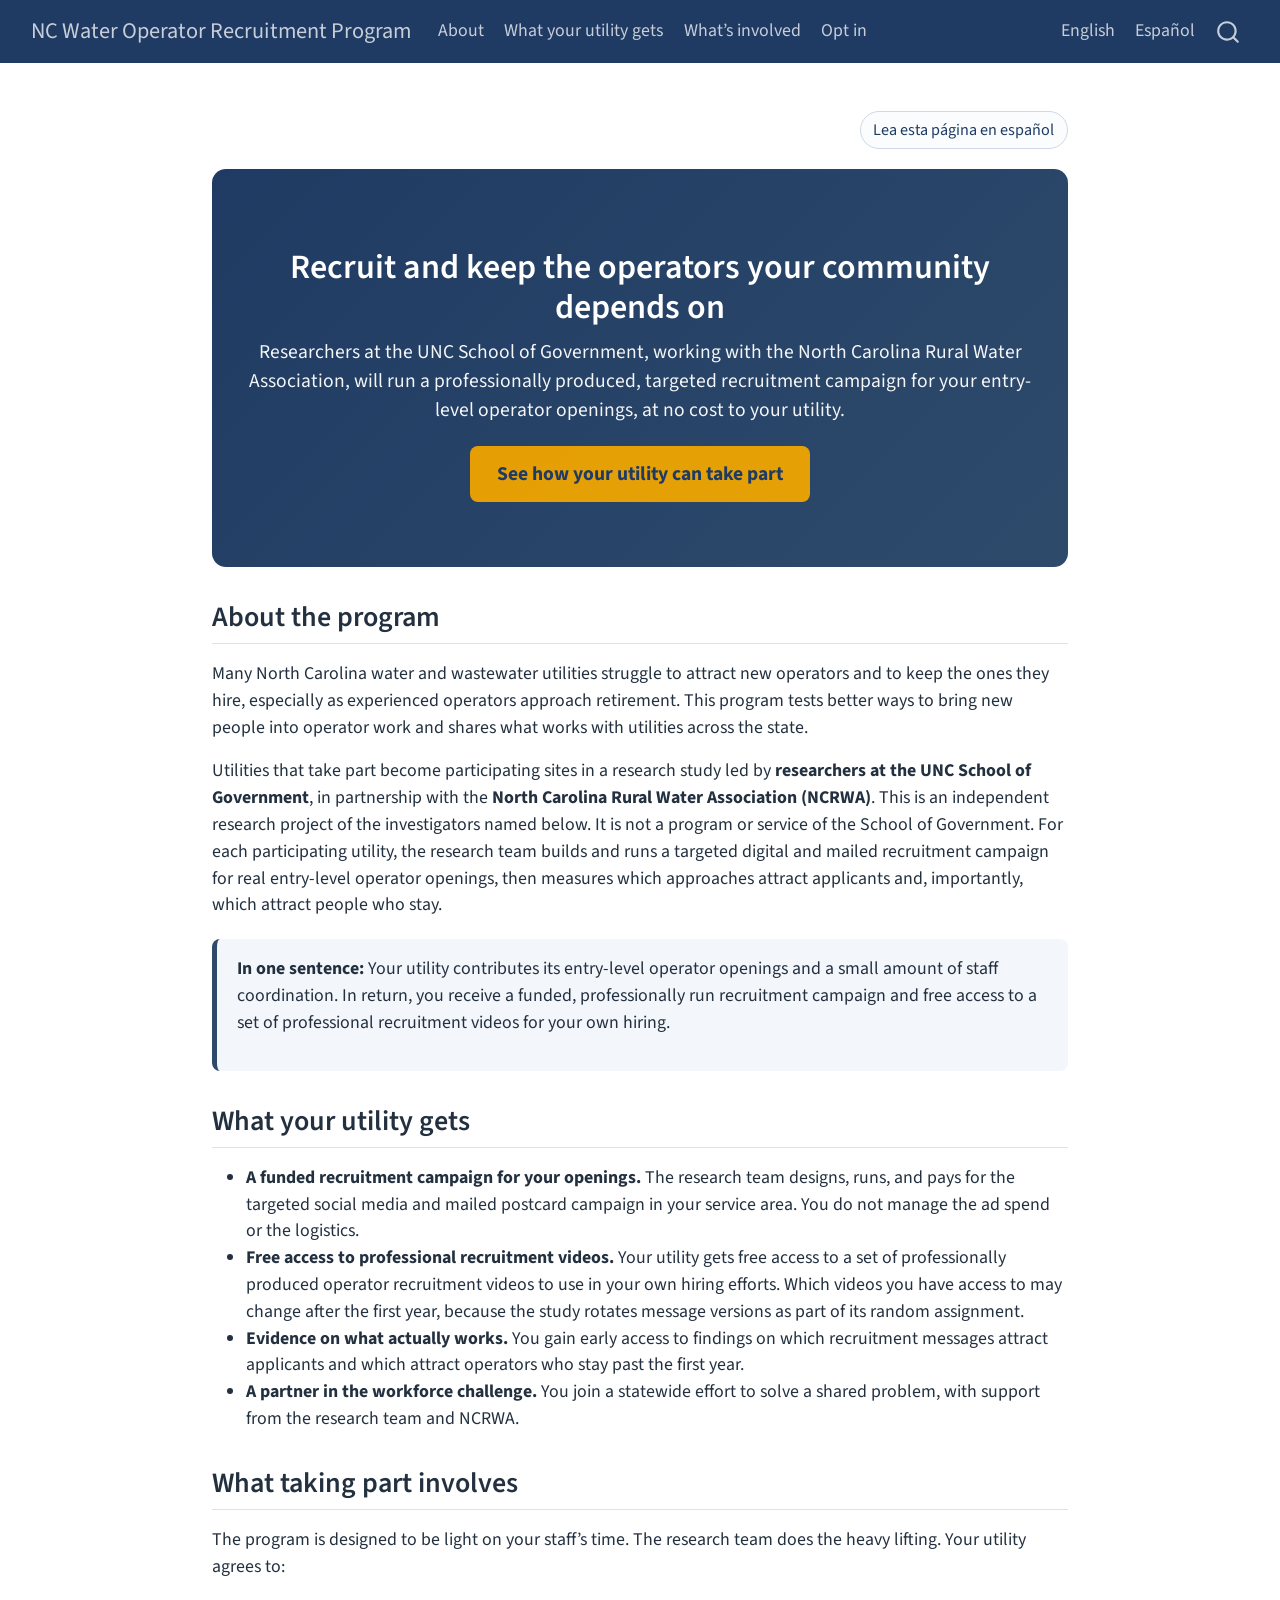
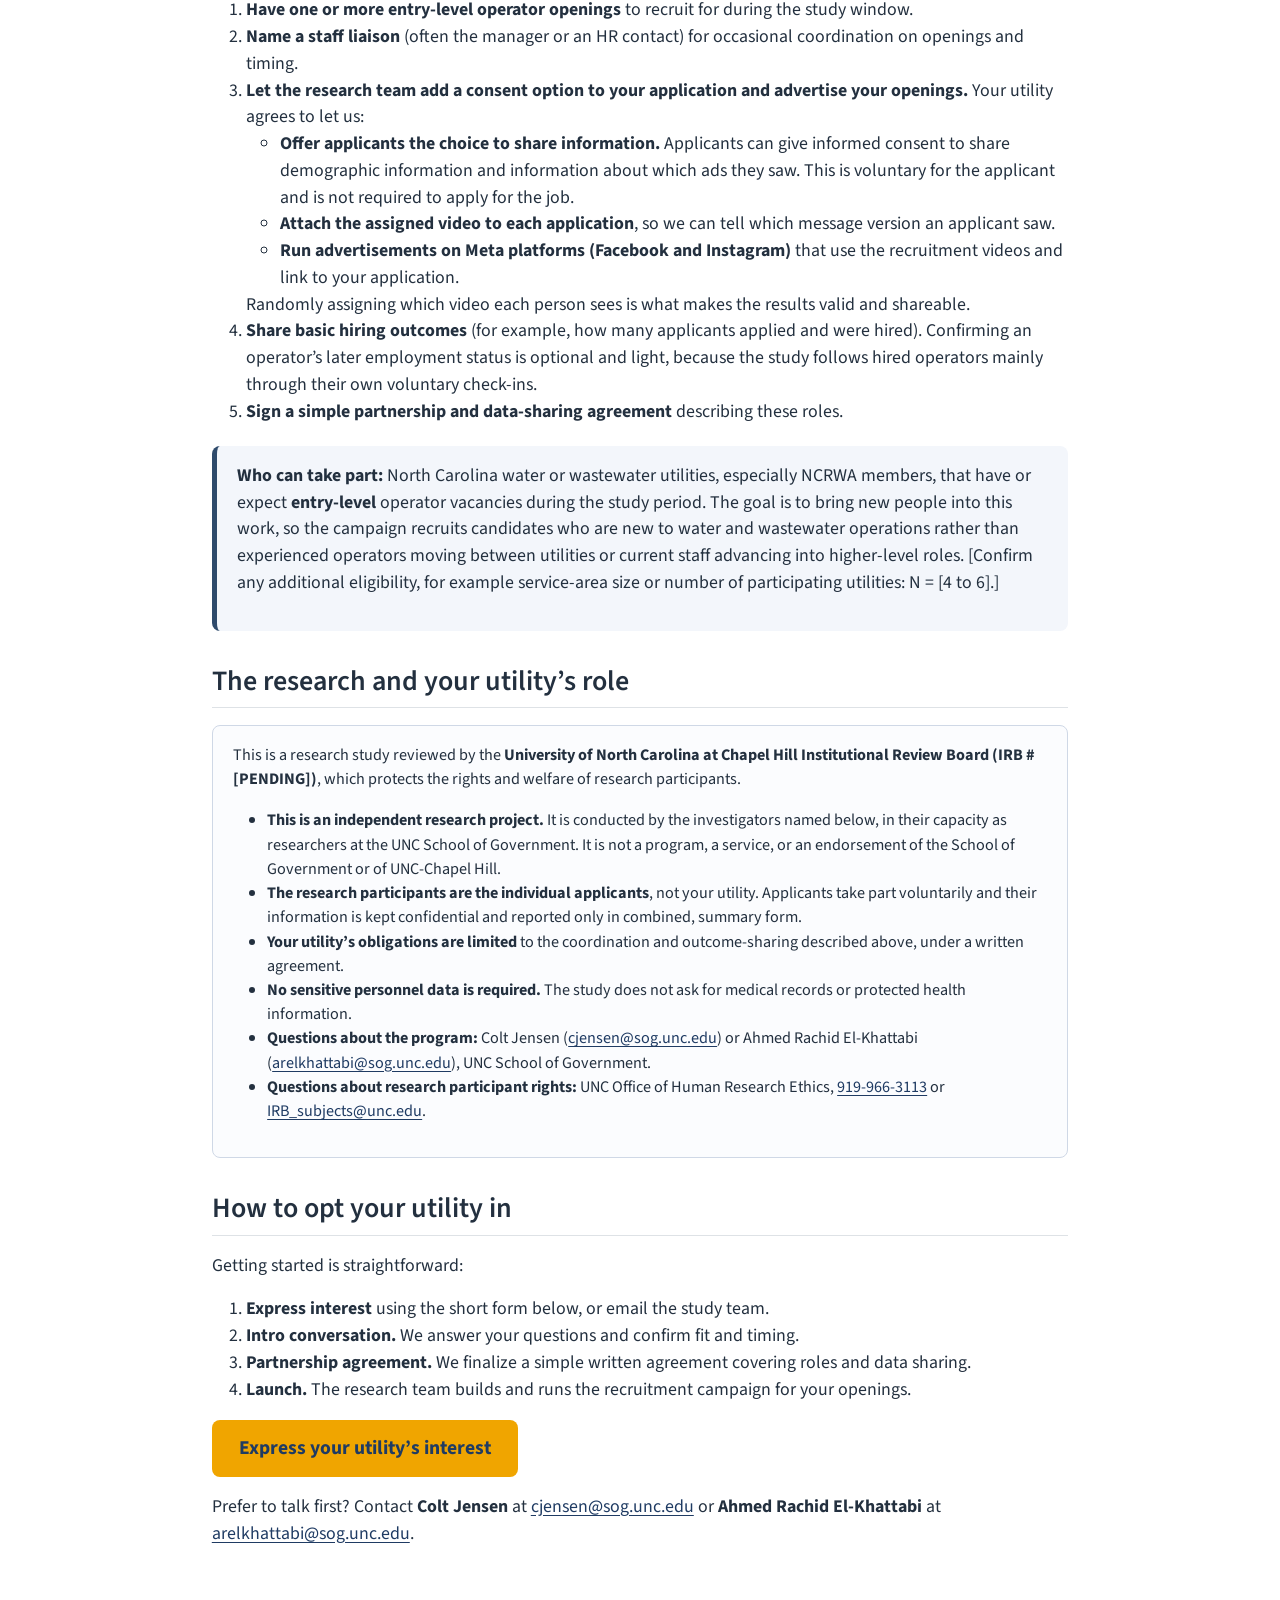
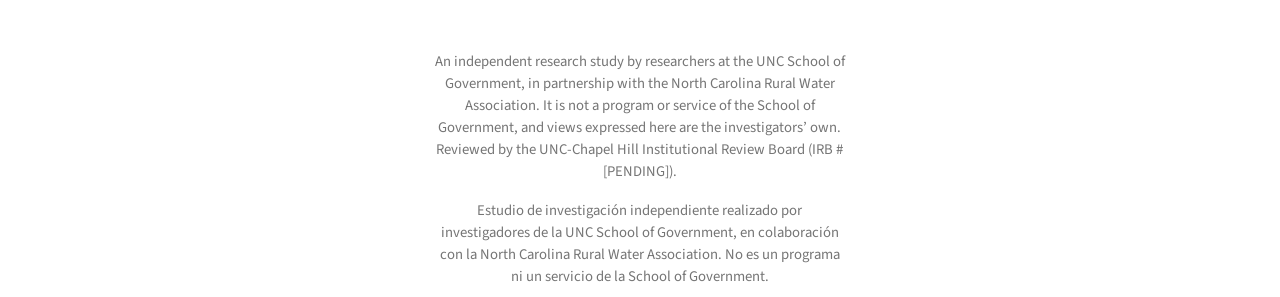
==== commit 238c7c5d: "Built site for gh-pages" ====
--- a/index.html
+++ b/index.html
@@ -136,22 +136,22 @@
 </div>
 <section id="recruit-and-keep-the-operators-your-community-depends-on" class="level1 hero">
 <h1>Recruit and keep the operators your community depends on</h1>
-<p>Researchers at the UNC School of Government, working with the North Carolina Rural Water Association, will run a professionally produced, targeted recruitment campaign for your operator openings, at no cost to your utility.</p>
+<p>Researchers at the UNC School of Government, working with the North Carolina Rural Water Association, will run a professionally produced, targeted recruitment campaign for your entry-level operator openings, at no cost to your utility.</p>
 <p><a class="btn-apply" href="#opt-in">See how your utility can take part</a></p>
 </section>
 <section id="about" class="level2">
 <h2 data-anchor-id="about">About the program</h2>
-<p>Many North Carolina water and wastewater utilities struggle to attract new operators and to keep the ones they hire, especially as experienced operators approach retirement. This program tests better ways to recruit operators and shares what works with utilities across the state.</p>
-<p>Utilities that take part become participating sites in a research study led by <strong>researchers at the UNC School of Government</strong>, in partnership with the <strong>North Carolina Rural Water Association (NCRWA)</strong>. This is an independent research project of the investigators named below. It is not a program or service of the School of Government. For each participating utility, the research team builds and runs a targeted digital and mailed recruitment campaign for real operator openings, then measures which approaches attract applicants and, importantly, which attract people who stay.</p>
+<p>Many North Carolina water and wastewater utilities struggle to attract new operators and to keep the ones they hire, especially as experienced operators approach retirement. This program tests better ways to bring new people into operator work and shares what works with utilities across the state.</p>
+<p>Utilities that take part become participating sites in a research study led by <strong>researchers at the UNC School of Government</strong>, in partnership with the <strong>North Carolina Rural Water Association (NCRWA)</strong>. This is an independent research project of the investigators named below. It is not a program or service of the School of Government. For each participating utility, the research team builds and runs a targeted digital and mailed recruitment campaign for real entry-level operator openings, then measures which approaches attract applicants and, importantly, which attract people who stay.</p>
 <div class="callout-fact">
-<p><strong>In one sentence:</strong> Your utility contributes its operator openings and a small amount of staff coordination. In return, you receive a funded, professionally run recruitment campaign and a set of recruitment videos that are yours to keep and reuse.</p>
+<p><strong>In one sentence:</strong> Your utility contributes its entry-level operator openings and a small amount of staff coordination. In return, you receive a funded, professionally run recruitment campaign and free access to a set of professional recruitment videos for your own hiring.</p>
 </div>
 </section>
 <section id="benefits" class="level2">
 <h2 data-anchor-id="benefits">What your utility gets</h2>
 <ul>
 <li><strong>A funded recruitment campaign for your openings.</strong> The research team designs, runs, and pays for the targeted social media and mailed postcard campaign in your service area. You do not manage the ad spend or the logistics.</li>
-<li><strong>Professional recruitment videos you keep.</strong> Your utility receives a set of professionally produced operator recruitment videos that you can reuse in your own hiring efforts afterward, regardless of the study’s findings.</li>
+<li><strong>Free access to professional recruitment videos.</strong> Your utility gets free access to a set of professionally produced operator recruitment videos to use in your own hiring efforts. Which videos you have access to may change after the first year, because the study rotates message versions as part of its random assignment.</li>
 <li><strong>Evidence on what actually works.</strong> You gain early access to findings on which recruitment messages attract applicants and which attract operators who stay past the first year.</li>
 <li><strong>A partner in the workforce challenge.</strong> You join a statewide effort to solve a shared problem, with support from the research team and NCRWA.</li>
 </ul>
@@ -160,14 +160,20 @@
 <h2 data-anchor-id="involved">What taking part involves</h2>
 <p>The program is designed to be light on your staff’s time. The research team does the heavy lifting. Your utility agrees to:</p>
 <ol type="1">
-<li><strong>Have one or more operator openings</strong> to recruit for during the study window.</li>
+<li><strong>Have one or more entry-level operator openings</strong> to recruit for during the study window.</li>
 <li><strong>Name a staff liaison</strong> (often the manager or an HR contact) for occasional coordination on openings and timing.</li>
-<li><strong>Let the research team run the recruitment campaign</strong> in your service area, including randomly assigning which message versions are shown. This is what makes the results valid and shareable.</li>
+<li><strong>Let the research team add a consent option to your application and advertise your openings.</strong> Your utility agrees to let us:
+<ul>
+<li><strong>Offer applicants the choice to share information.</strong> Applicants can give informed consent to share demographic information and information about which ads they saw. This is voluntary for the applicant and is not required to apply for the job.</li>
+<li><strong>Attach the assigned video to each application</strong>, so we can tell which message version an applicant saw.</li>
+<li><strong>Run advertisements on Meta platforms (Facebook and Instagram)</strong> that use the recruitment videos and link to your application.</li>
+</ul>
+Randomly assigning which video each person sees is what makes the results valid and shareable.</li>
 <li><strong>Share basic hiring outcomes</strong> (for example, how many applicants applied and were hired). Confirming an operator’s later employment status is optional and light, because the study follows hired operators mainly through their own voluntary check-ins.</li>
 <li><strong>Sign a simple partnership and data-sharing agreement</strong> describing these roles.</li>
 </ol>
 <div class="callout-fact">
-<p><strong>Who can take part:</strong> North Carolina water or wastewater utilities, especially NCRWA members, that have or expect licensed operator vacancies during the study period. [Confirm any additional eligibility, for example service-area size or number of participating utilities: N = [4 to 6].]</p>
+<p><strong>Who can take part:</strong> North Carolina water or wastewater utilities, especially NCRWA members, that have or expect <strong>entry-level</strong> operator vacancies during the study period. The goal is to bring new people into this work, so the campaign recruits candidates who are new to water and wastewater operations rather than experienced operators moving between utilities or current staff advancing into higher-level roles. [Confirm any additional eligibility, for example service-area size or number of participating utilities: N = [4 to 6].]</p>
 </div>
 </section>
 <section id="irb" class="level2">
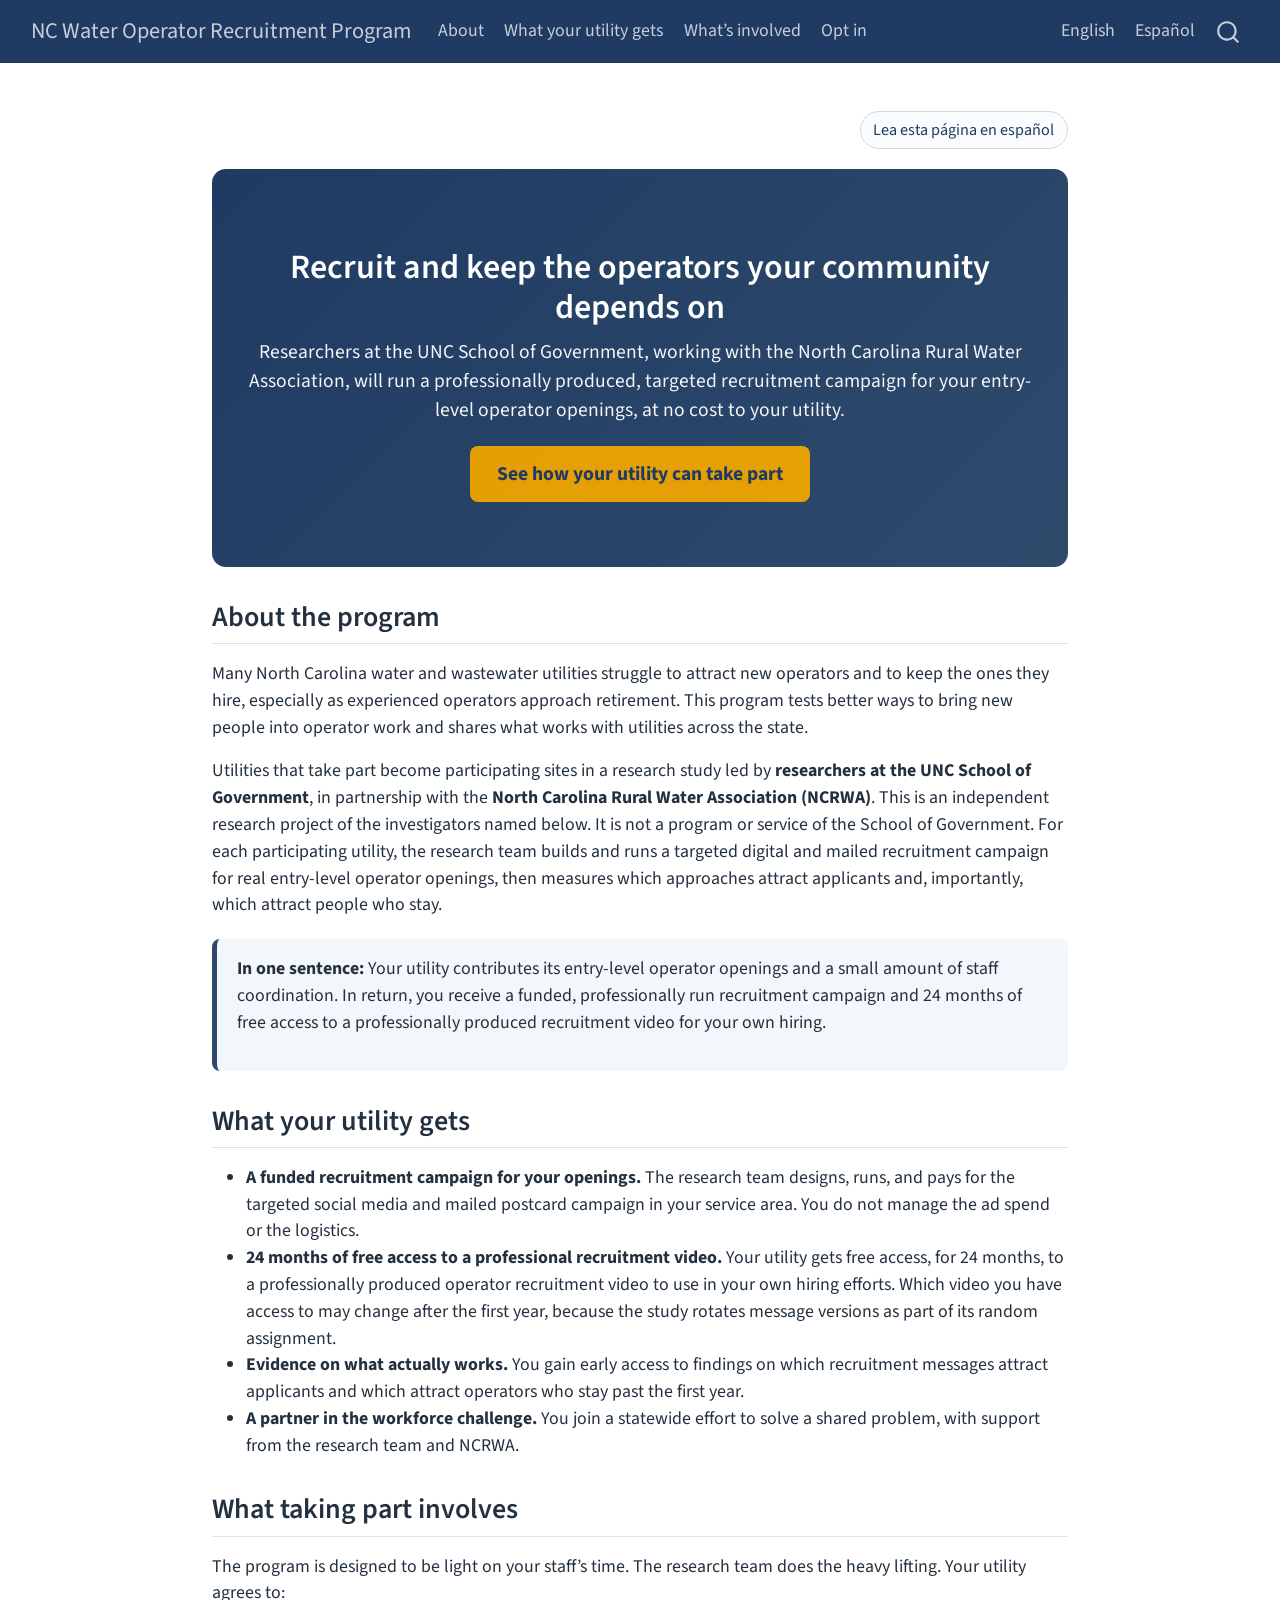
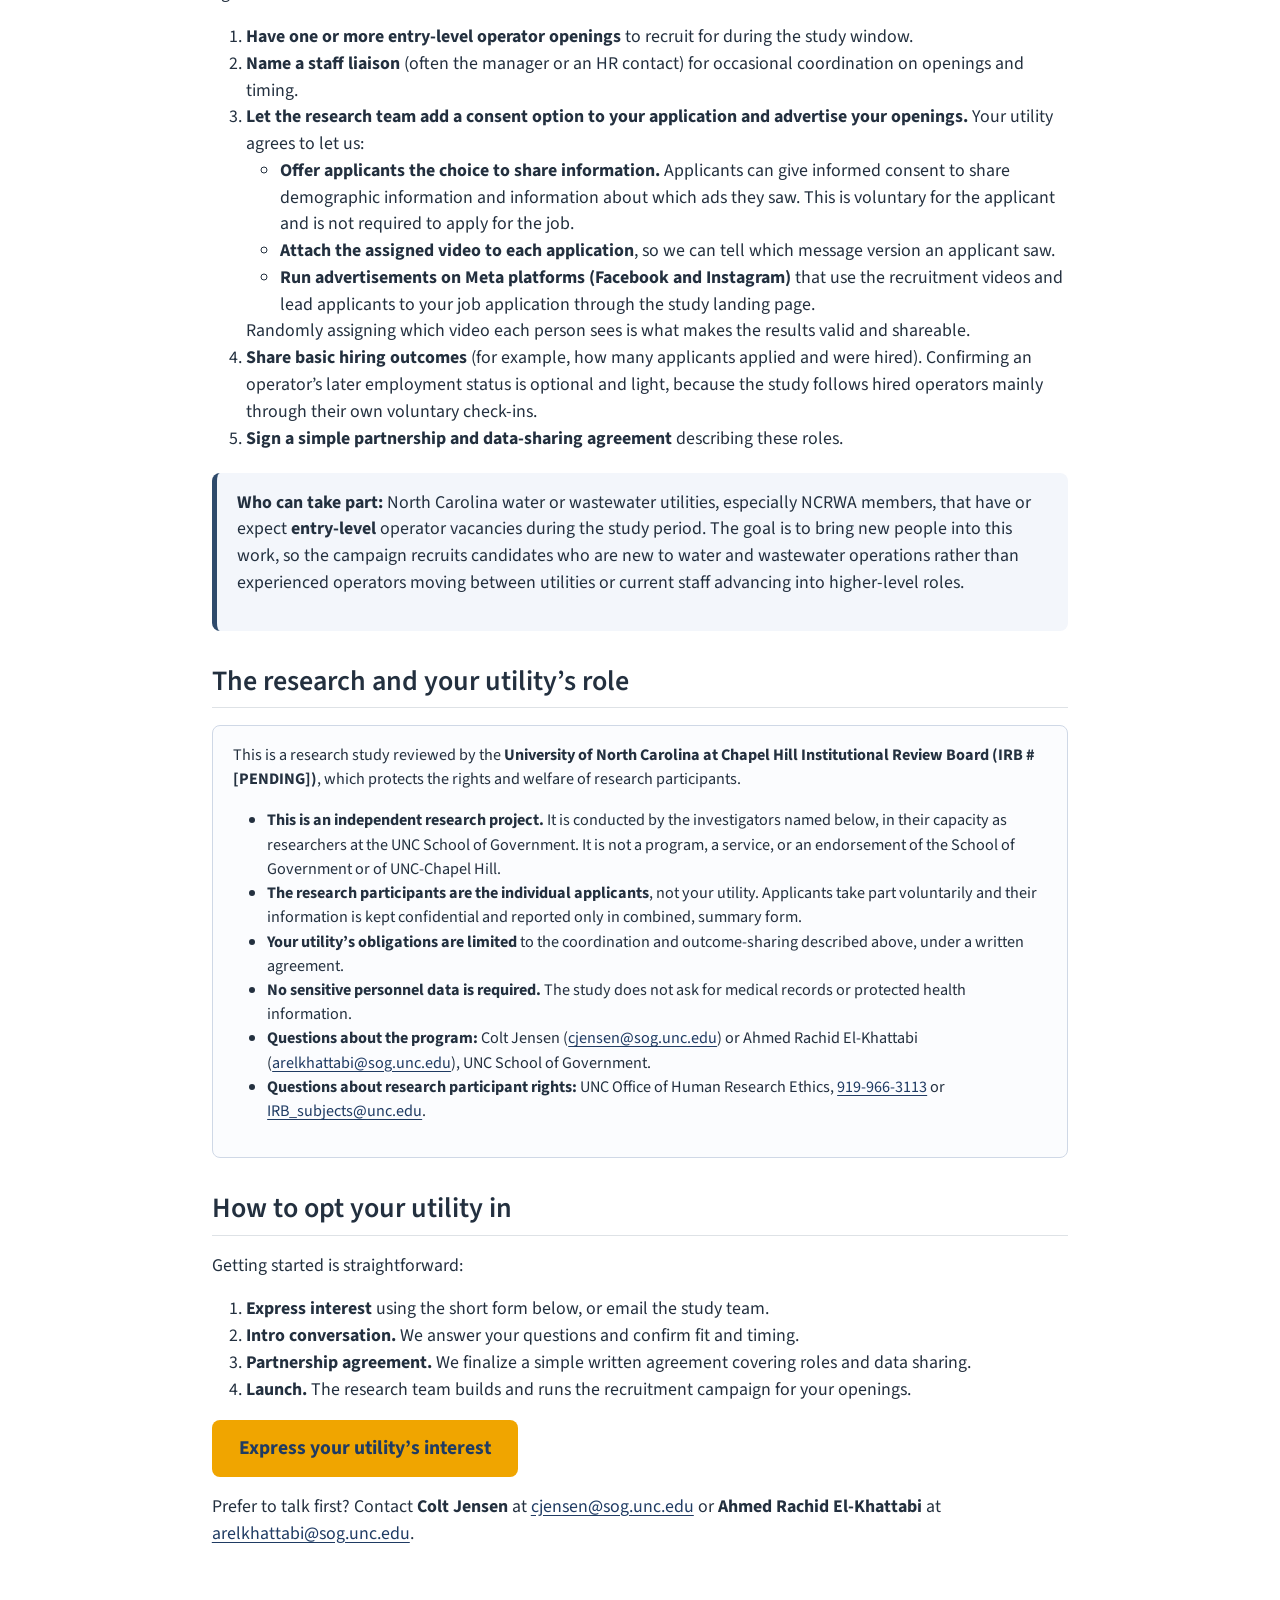
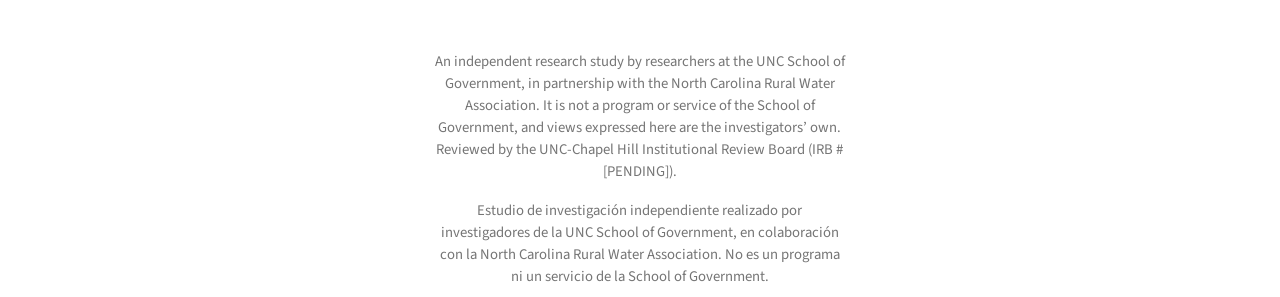
==== commit 4209c6df: "Built site for gh-pages" ====
--- a/index.html
+++ b/index.html
@@ -144,14 +144,14 @@
 <p>Many North Carolina water and wastewater utilities struggle to attract new operators and to keep the ones they hire, especially as experienced operators approach retirement. This program tests better ways to bring new people into operator work and shares what works with utilities across the state.</p>
 <p>Utilities that take part become participating sites in a research study led by <strong>researchers at the UNC School of Government</strong>, in partnership with the <strong>North Carolina Rural Water Association (NCRWA)</strong>. This is an independent research project of the investigators named below. It is not a program or service of the School of Government. For each participating utility, the research team builds and runs a targeted digital and mailed recruitment campaign for real entry-level operator openings, then measures which approaches attract applicants and, importantly, which attract people who stay.</p>
 <div class="callout-fact">
-<p><strong>In one sentence:</strong> Your utility contributes its entry-level operator openings and a small amount of staff coordination. In return, you receive a funded, professionally run recruitment campaign and free access to a set of professional recruitment videos for your own hiring.</p>
+<p><strong>In one sentence:</strong> Your utility contributes its entry-level operator openings and a small amount of staff coordination. In return, you receive a funded, professionally run recruitment campaign and 24 months of free access to a professionally produced recruitment video for your own hiring.</p>
 </div>
 </section>
 <section id="benefits" class="level2">
 <h2 data-anchor-id="benefits">What your utility gets</h2>
 <ul>
 <li><strong>A funded recruitment campaign for your openings.</strong> The research team designs, runs, and pays for the targeted social media and mailed postcard campaign in your service area. You do not manage the ad spend or the logistics.</li>
-<li><strong>Free access to professional recruitment videos.</strong> Your utility gets free access to a set of professionally produced operator recruitment videos to use in your own hiring efforts. Which videos you have access to may change after the first year, because the study rotates message versions as part of its random assignment.</li>
+<li><strong>24 months of free access to a professional recruitment video.</strong> Your utility gets free access, for 24 months, to a professionally produced operator recruitment video to use in your own hiring efforts. Which video you have access to may change after the first year, because the study rotates message versions as part of its random assignment.</li>
 <li><strong>Evidence on what actually works.</strong> You gain early access to findings on which recruitment messages attract applicants and which attract operators who stay past the first year.</li>
 <li><strong>A partner in the workforce challenge.</strong> You join a statewide effort to solve a shared problem, with support from the research team and NCRWA.</li>
 </ul>
@@ -166,14 +166,14 @@
 <ul>
 <li><strong>Offer applicants the choice to share information.</strong> Applicants can give informed consent to share demographic information and information about which ads they saw. This is voluntary for the applicant and is not required to apply for the job.</li>
 <li><strong>Attach the assigned video to each application</strong>, so we can tell which message version an applicant saw.</li>
-<li><strong>Run advertisements on Meta platforms (Facebook and Instagram)</strong> that use the recruitment videos and link to your application.</li>
+<li><strong>Run advertisements on Meta platforms (Facebook and Instagram)</strong> that use the recruitment videos and lead applicants to your job application through the study landing page.</li>
 </ul>
 Randomly assigning which video each person sees is what makes the results valid and shareable.</li>
 <li><strong>Share basic hiring outcomes</strong> (for example, how many applicants applied and were hired). Confirming an operator’s later employment status is optional and light, because the study follows hired operators mainly through their own voluntary check-ins.</li>
 <li><strong>Sign a simple partnership and data-sharing agreement</strong> describing these roles.</li>
 </ol>
 <div class="callout-fact">
-<p><strong>Who can take part:</strong> North Carolina water or wastewater utilities, especially NCRWA members, that have or expect <strong>entry-level</strong> operator vacancies during the study period. The goal is to bring new people into this work, so the campaign recruits candidates who are new to water and wastewater operations rather than experienced operators moving between utilities or current staff advancing into higher-level roles. [Confirm any additional eligibility, for example service-area size or number of participating utilities: N = [4 to 6].]</p>
+<p><strong>Who can take part:</strong> North Carolina water or wastewater utilities, especially NCRWA members, that have or expect <strong>entry-level</strong> operator vacancies during the study period. The goal is to bring new people into this work, so the campaign recruits candidates who are new to water and wastewater operations rather than experienced operators moving between utilities or current staff advancing into higher-level roles.</p>
 </div>
 </section>
 <section id="irb" class="level2">
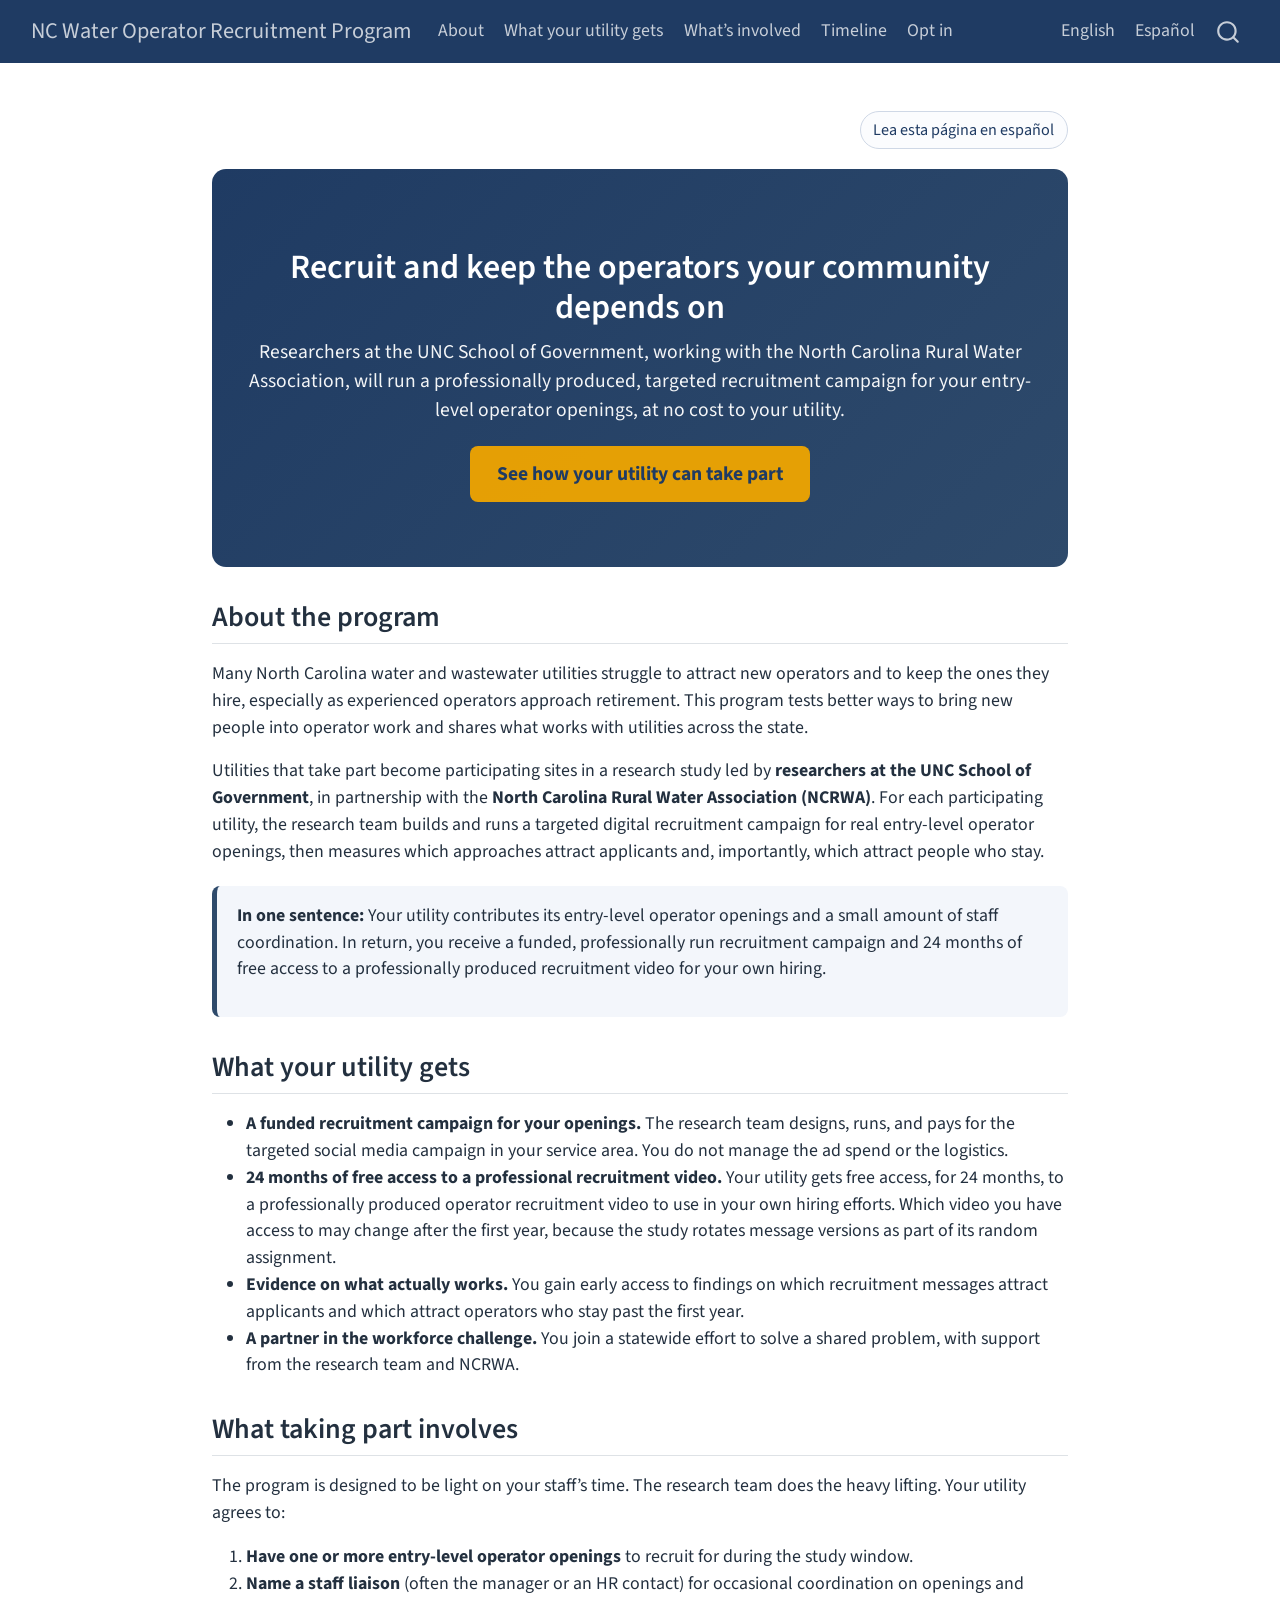
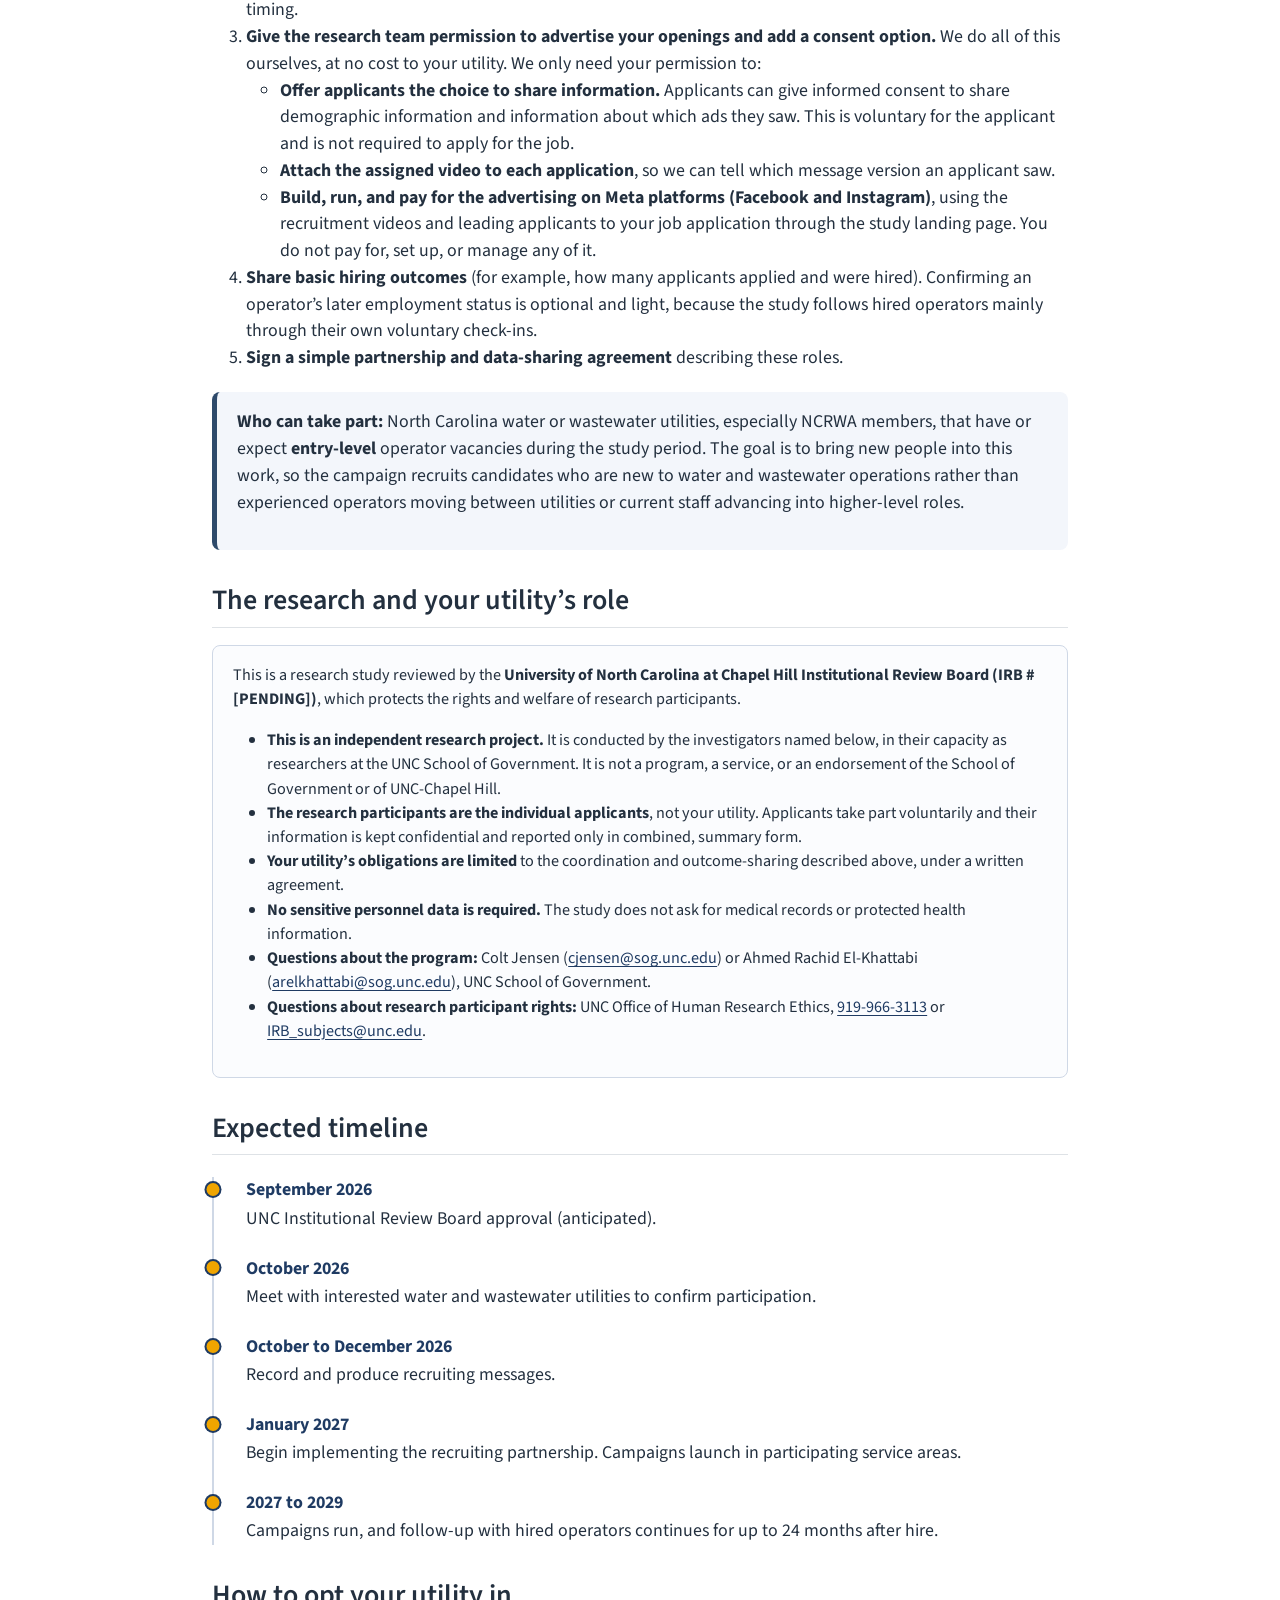
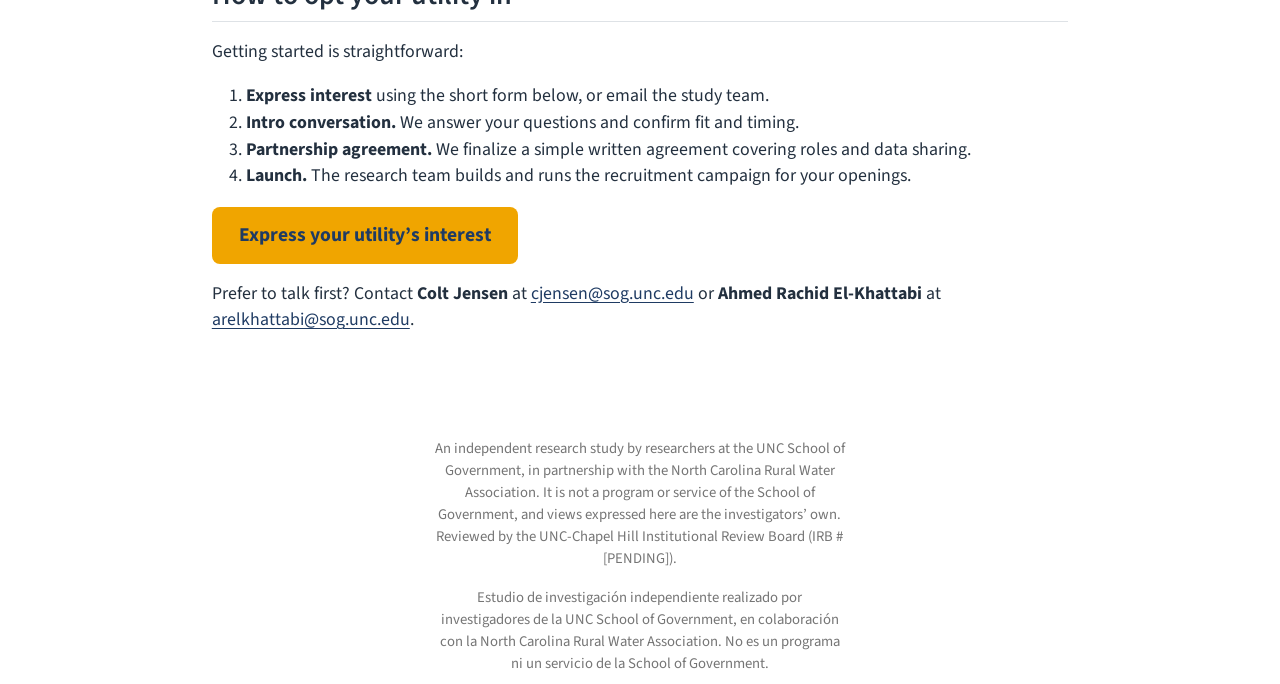
==== commit ae8a0d4b: "Built site for gh-pages" ====
--- a/index.html
+++ b/index.html
@@ -38,7 +38,7 @@
 <link href="site_libs/quarto-html/quarto-syntax-highlighting-ed96de9b727972fe78a7b5d16c58bf87.css" rel="stylesheet" id="quarto-text-highlighting-styles">
 <script src="site_libs/bootstrap/bootstrap.min.js"></script>
 <link href="site_libs/bootstrap/bootstrap-icons.css" rel="stylesheet">
-<link href="site_libs/bootstrap/bootstrap-0a2ba9b7e9e51cc3fb810ea66f836871.min.css" rel="stylesheet" append-hash="true" id="quarto-bootstrap" data-mode="light">
+<link href="site_libs/bootstrap/bootstrap-0b254fdc5d2a9e9b64194ed0881bb215.min.css" rel="stylesheet" append-hash="true" id="quarto-bootstrap" data-mode="light">
 <script id="quarto-search-options" type="application/json">{
   "location": "navbar",
   "copy-button": false,
@@ -100,6 +100,10 @@
 <span class="menu-text">What’s involved</span></a>
   </li>  
   <li class="nav-item">
+    <a class="nav-link" href="./#timeline"> 
+<span class="menu-text">Timeline</span></a>
+  </li>  
+  <li class="nav-item">
     <a class="nav-link" href="./#opt-in"> 
 <span class="menu-text">Opt in</span></a>
   </li>  
@@ -142,7 +146,7 @@
 <section id="about" class="level2">
 <h2 data-anchor-id="about">About the program</h2>
 <p>Many North Carolina water and wastewater utilities struggle to attract new operators and to keep the ones they hire, especially as experienced operators approach retirement. This program tests better ways to bring new people into operator work and shares what works with utilities across the state.</p>
-<p>Utilities that take part become participating sites in a research study led by <strong>researchers at the UNC School of Government</strong>, in partnership with the <strong>North Carolina Rural Water Association (NCRWA)</strong>. This is an independent research project of the investigators named below. It is not a program or service of the School of Government. For each participating utility, the research team builds and runs a targeted digital and mailed recruitment campaign for real entry-level operator openings, then measures which approaches attract applicants and, importantly, which attract people who stay.</p>
+<p>Utilities that take part become participating sites in a research study led by <strong>researchers at the UNC School of Government</strong>, in partnership with the <strong>North Carolina Rural Water Association (NCRWA)</strong>. For each participating utility, the research team builds and runs a targeted digital recruitment campaign for real entry-level operator openings, then measures which approaches attract applicants and, importantly, which attract people who stay.</p>
 <div class="callout-fact">
 <p><strong>In one sentence:</strong> Your utility contributes its entry-level operator openings and a small amount of staff coordination. In return, you receive a funded, professionally run recruitment campaign and 24 months of free access to a professionally produced recruitment video for your own hiring.</p>
 </div>
@@ -150,7 +154,7 @@
 <section id="benefits" class="level2">
 <h2 data-anchor-id="benefits">What your utility gets</h2>
 <ul>
-<li><strong>A funded recruitment campaign for your openings.</strong> The research team designs, runs, and pays for the targeted social media and mailed postcard campaign in your service area. You do not manage the ad spend or the logistics.</li>
+<li><strong>A funded recruitment campaign for your openings.</strong> The research team designs, runs, and pays for the targeted social media campaign in your service area. You do not manage the ad spend or the logistics.</li>
 <li><strong>24 months of free access to a professional recruitment video.</strong> Your utility gets free access, for 24 months, to a professionally produced operator recruitment video to use in your own hiring efforts. Which video you have access to may change after the first year, because the study rotates message versions as part of its random assignment.</li>
 <li><strong>Evidence on what actually works.</strong> You gain early access to findings on which recruitment messages attract applicants and which attract operators who stay past the first year.</li>
 <li><strong>A partner in the workforce challenge.</strong> You join a statewide effort to solve a shared problem, with support from the research team and NCRWA.</li>
@@ -162,13 +166,12 @@
 <ol type="1">
 <li><strong>Have one or more entry-level operator openings</strong> to recruit for during the study window.</li>
 <li><strong>Name a staff liaison</strong> (often the manager or an HR contact) for occasional coordination on openings and timing.</li>
-<li><strong>Let the research team add a consent option to your application and advertise your openings.</strong> Your utility agrees to let us:
+<li><strong>Give the research team permission to advertise your openings and add a consent option.</strong> We do all of this ourselves, at no cost to your utility. We only need your permission to:
 <ul>
 <li><strong>Offer applicants the choice to share information.</strong> Applicants can give informed consent to share demographic information and information about which ads they saw. This is voluntary for the applicant and is not required to apply for the job.</li>
 <li><strong>Attach the assigned video to each application</strong>, so we can tell which message version an applicant saw.</li>
-<li><strong>Run advertisements on Meta platforms (Facebook and Instagram)</strong> that use the recruitment videos and lead applicants to your job application through the study landing page.</li>
-</ul>
-Randomly assigning which video each person sees is what makes the results valid and shareable.</li>
+<li><strong>Build, run, and pay for the advertising on Meta platforms (Facebook and Instagram)</strong>, using the recruitment videos and leading applicants to your job application through the study landing page. You do not pay for, set up, or manage any of it.</li>
+</ul></li>
 <li><strong>Share basic hiring outcomes</strong> (for example, how many applicants applied and were hired). Confirming an operator’s later employment status is optional and light, because the study follows hired operators mainly through their own voluntary check-ins.</li>
 <li><strong>Sign a simple partnership and data-sharing agreement</strong> describing these roles.</li>
 </ol>
@@ -188,6 +191,26 @@
 <li><strong>Questions about the program:</strong> Colt Jensen (<a href="mailto:cjensen@sog.unc.edu">cjensen@sog.unc.edu</a>) or Ahmed Rachid El-Khattabi (<a href="mailto:arelkhattabi@sog.unc.edu">arelkhattabi@sog.unc.edu</a>), UNC School of Government.</li>
 <li><strong>Questions about research participant rights:</strong> UNC Office of Human Research Ethics, <a href="tel:+19199663113">919-966-3113</a> or <a href="mailto:IRB_subjects@unc.edu">IRB_subjects@unc.edu</a>.</li>
 </ul>
+</div>
+</section>
+<section id="timeline" class="level2">
+<h2 data-anchor-id="timeline">Expected timeline</h2>
+<div class="timeline">
+<div class="tl-item">
+<p><span class="tl-date">September 2026</span> UNC Institutional Review Board approval (anticipated).</p>
+</div>
+<div class="tl-item">
+<p><span class="tl-date">October 2026</span> Meet with interested water and wastewater utilities to confirm participation.</p>
+</div>
+<div class="tl-item">
+<p><span class="tl-date">October to December 2026</span> Record and produce recruiting messages.</p>
+</div>
+<div class="tl-item">
+<p><span class="tl-date">January 2027</span> Begin implementing the recruiting partnership. Campaigns launch in participating service areas.</p>
+</div>
+<div class="tl-item">
+<p><span class="tl-date">2027 to 2029</span> Campaigns run, and follow-up with hired operators continues for up to 24 months after hire.</p>
+</div>
 </div>
 </section>
 <section id="opt-in" class="level2">
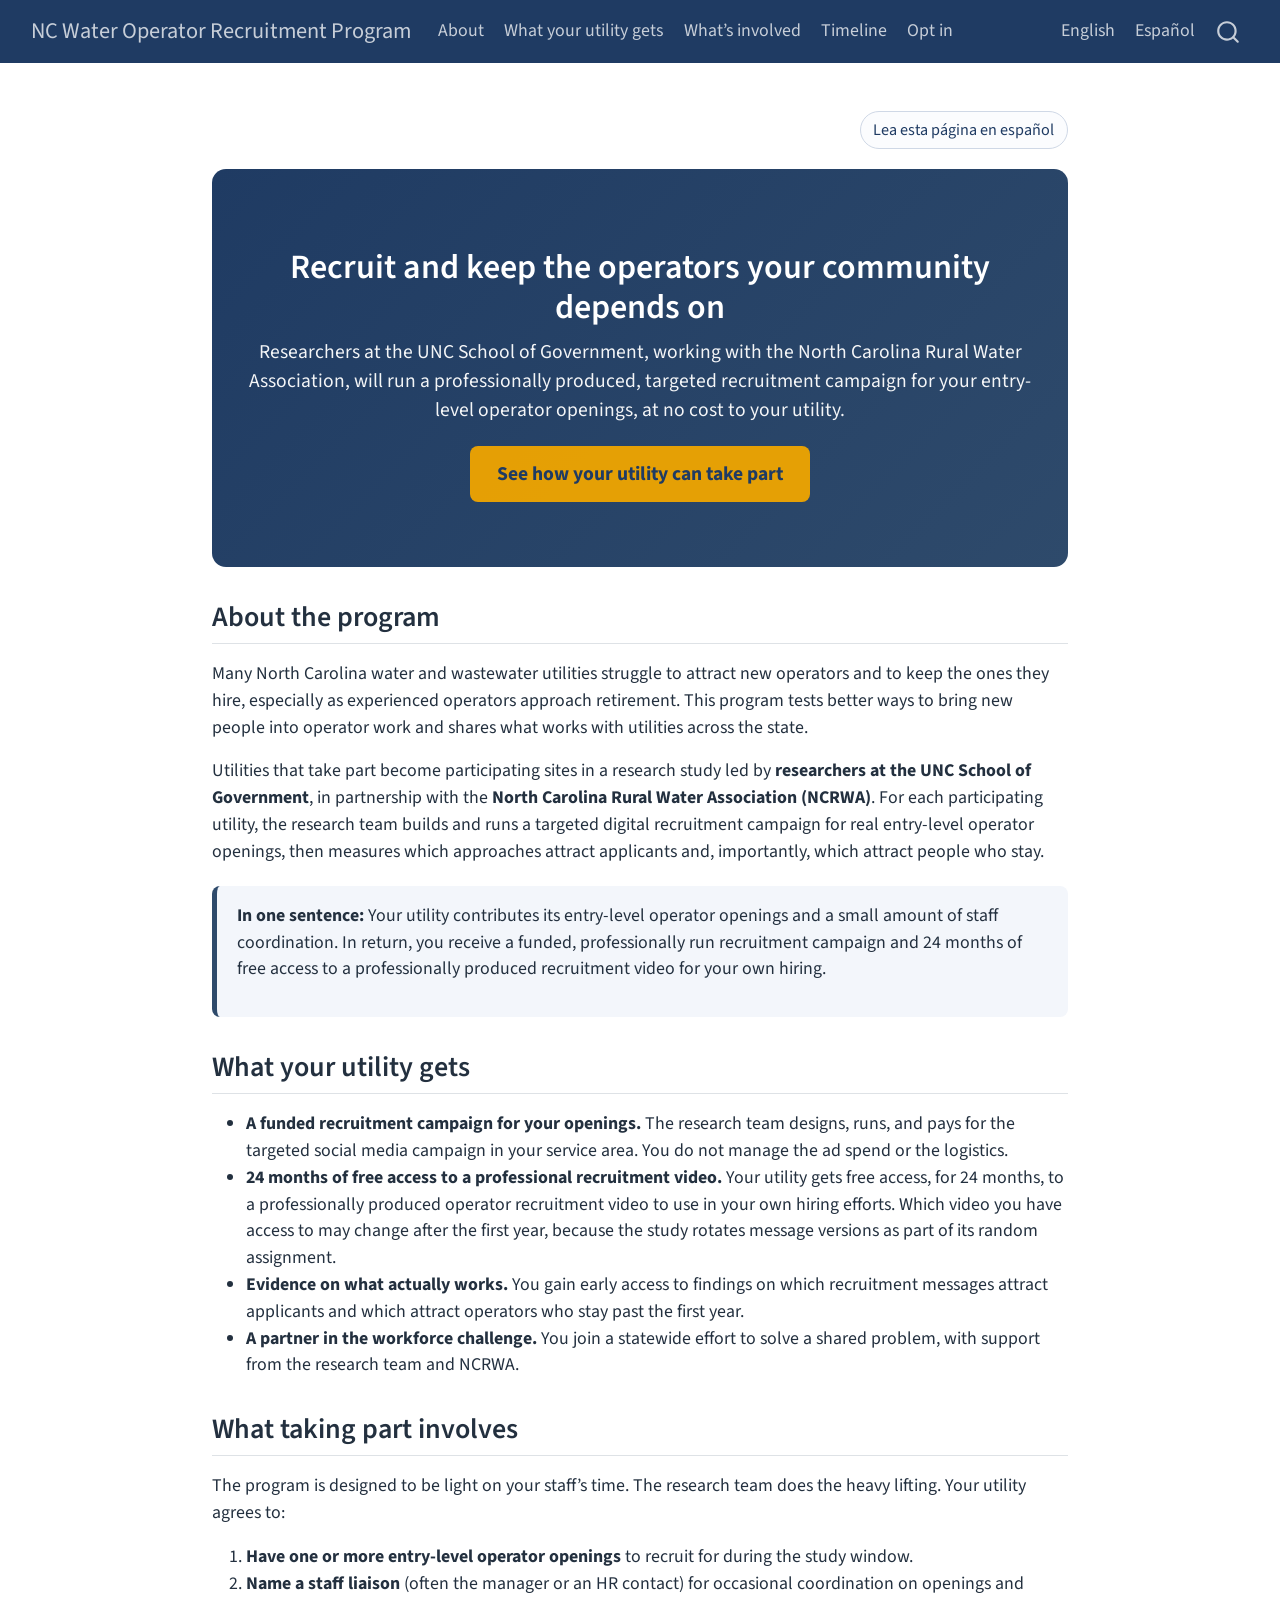
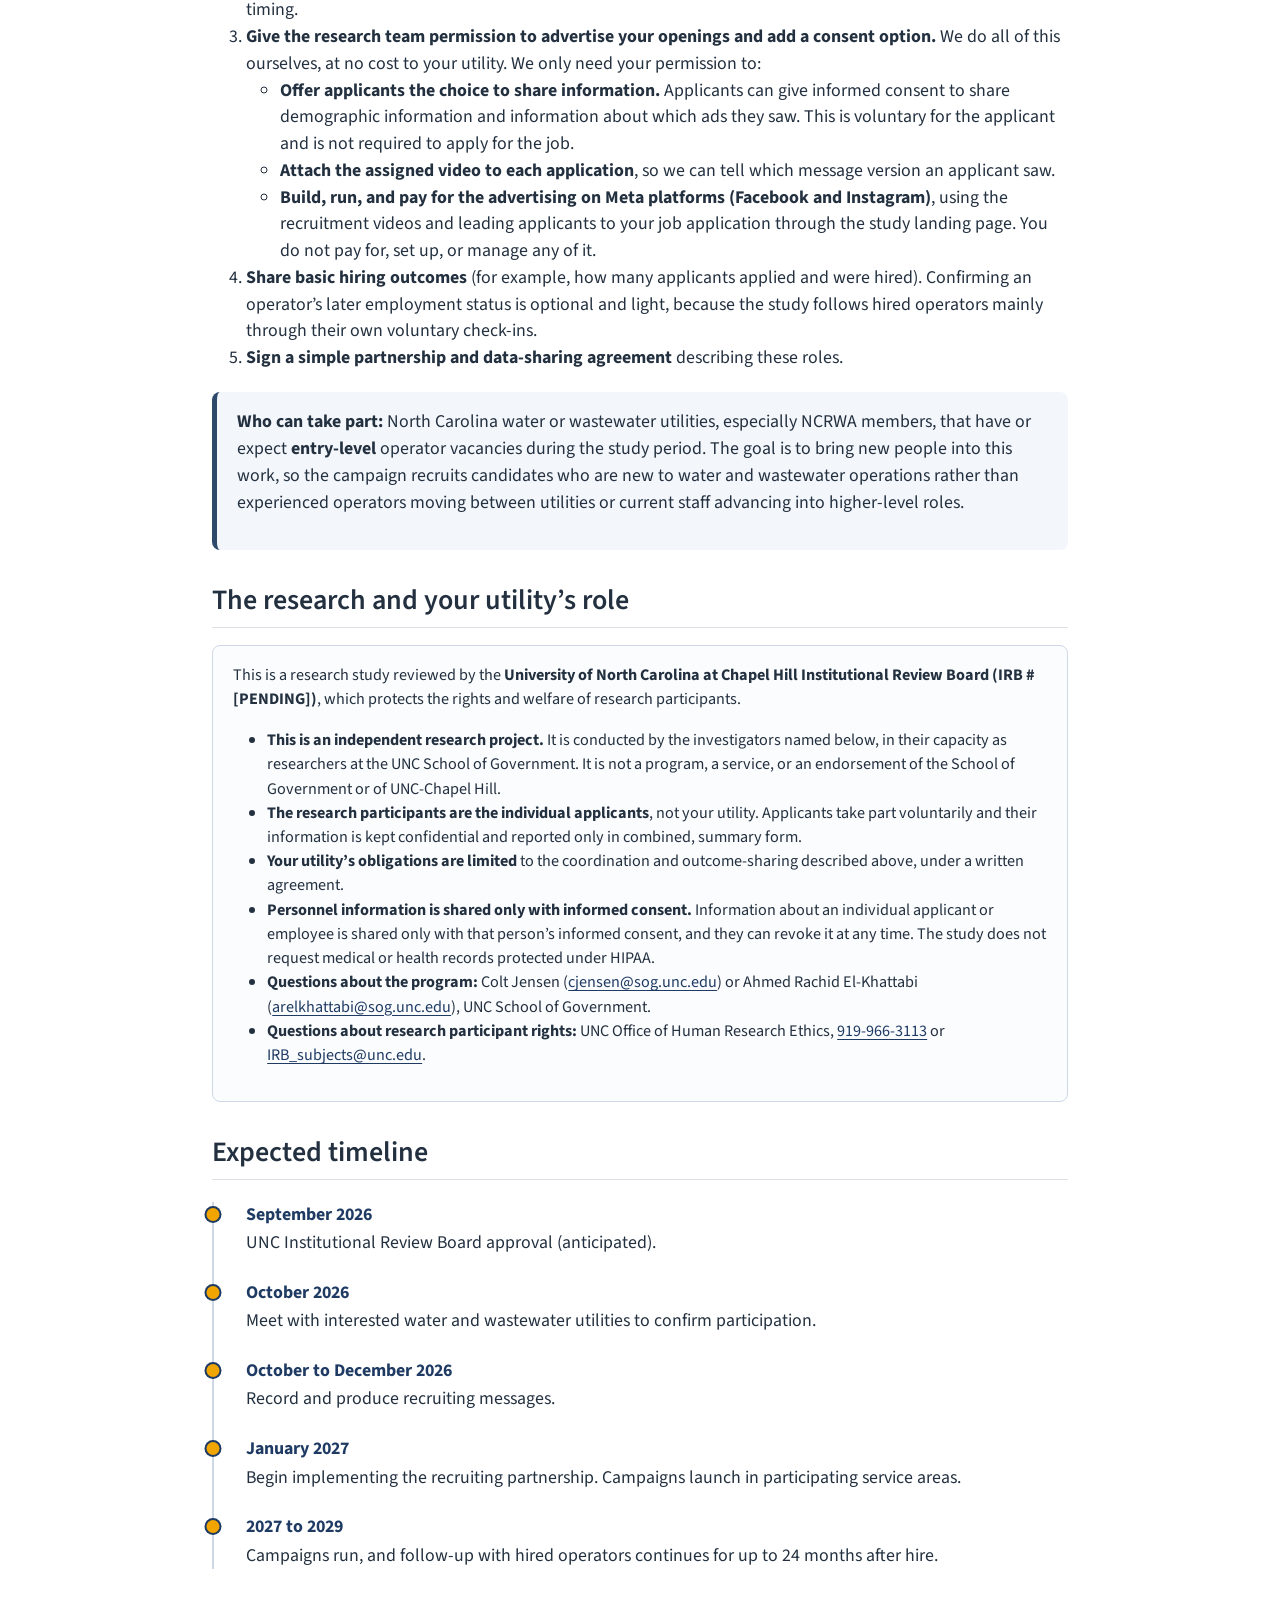
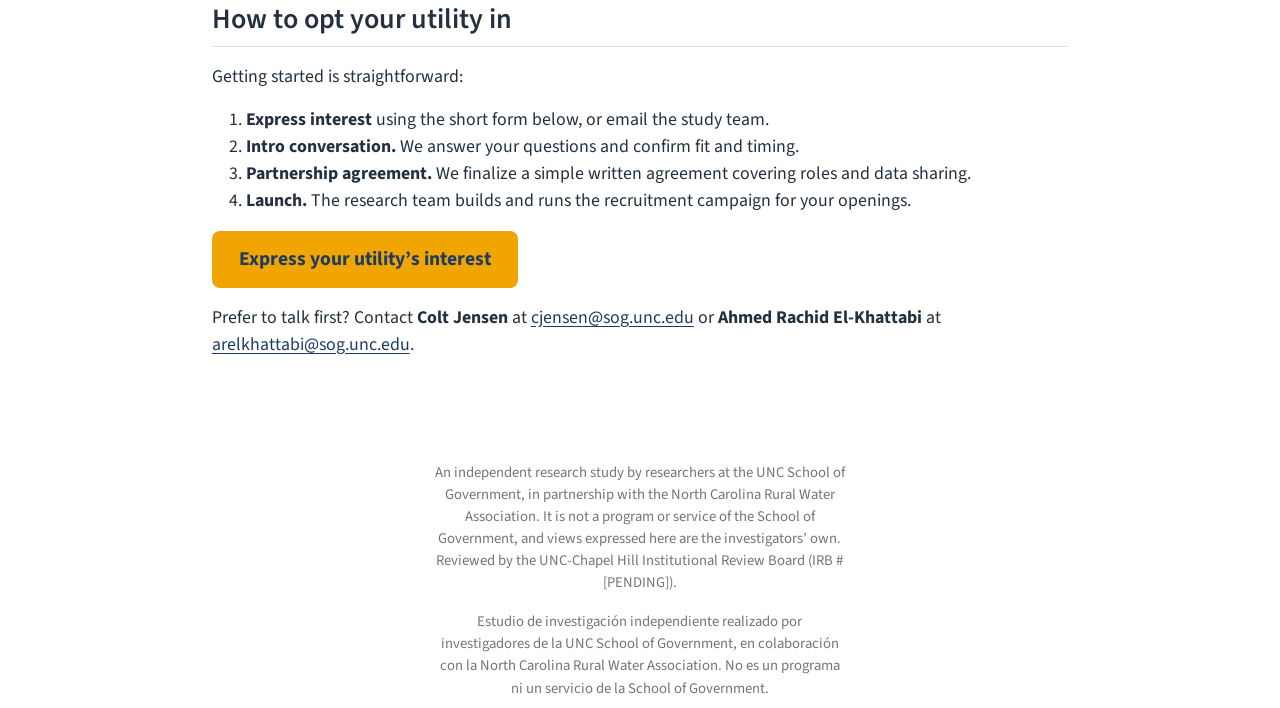
==== commit 386cccba: "Built site for gh-pages" ====
--- a/index.html
+++ b/index.html
@@ -187,7 +187,7 @@
 <li><strong>This is an independent research project.</strong> It is conducted by the investigators named below, in their capacity as researchers at the UNC School of Government. It is not a program, a service, or an endorsement of the School of Government or of UNC-Chapel Hill.</li>
 <li><strong>The research participants are the individual applicants</strong>, not your utility. Applicants take part voluntarily and their information is kept confidential and reported only in combined, summary form.</li>
 <li><strong>Your utility’s obligations are limited</strong> to the coordination and outcome-sharing described above, under a written agreement.</li>
-<li><strong>No sensitive personnel data is required.</strong> The study does not ask for medical records or protected health information.</li>
+<li><strong>Personnel information is shared only with informed consent.</strong> Information about an individual applicant or employee is shared only with that person’s informed consent, and they can revoke it at any time. The study does not request medical or health records protected under HIPAA.</li>
 <li><strong>Questions about the program:</strong> Colt Jensen (<a href="mailto:cjensen@sog.unc.edu">cjensen@sog.unc.edu</a>) or Ahmed Rachid El-Khattabi (<a href="mailto:arelkhattabi@sog.unc.edu">arelkhattabi@sog.unc.edu</a>), UNC School of Government.</li>
 <li><strong>Questions about research participant rights:</strong> UNC Office of Human Research Ethics, <a href="tel:+19199663113">919-966-3113</a> or <a href="mailto:IRB_subjects@unc.edu">IRB_subjects@unc.edu</a>.</li>
 </ul>
